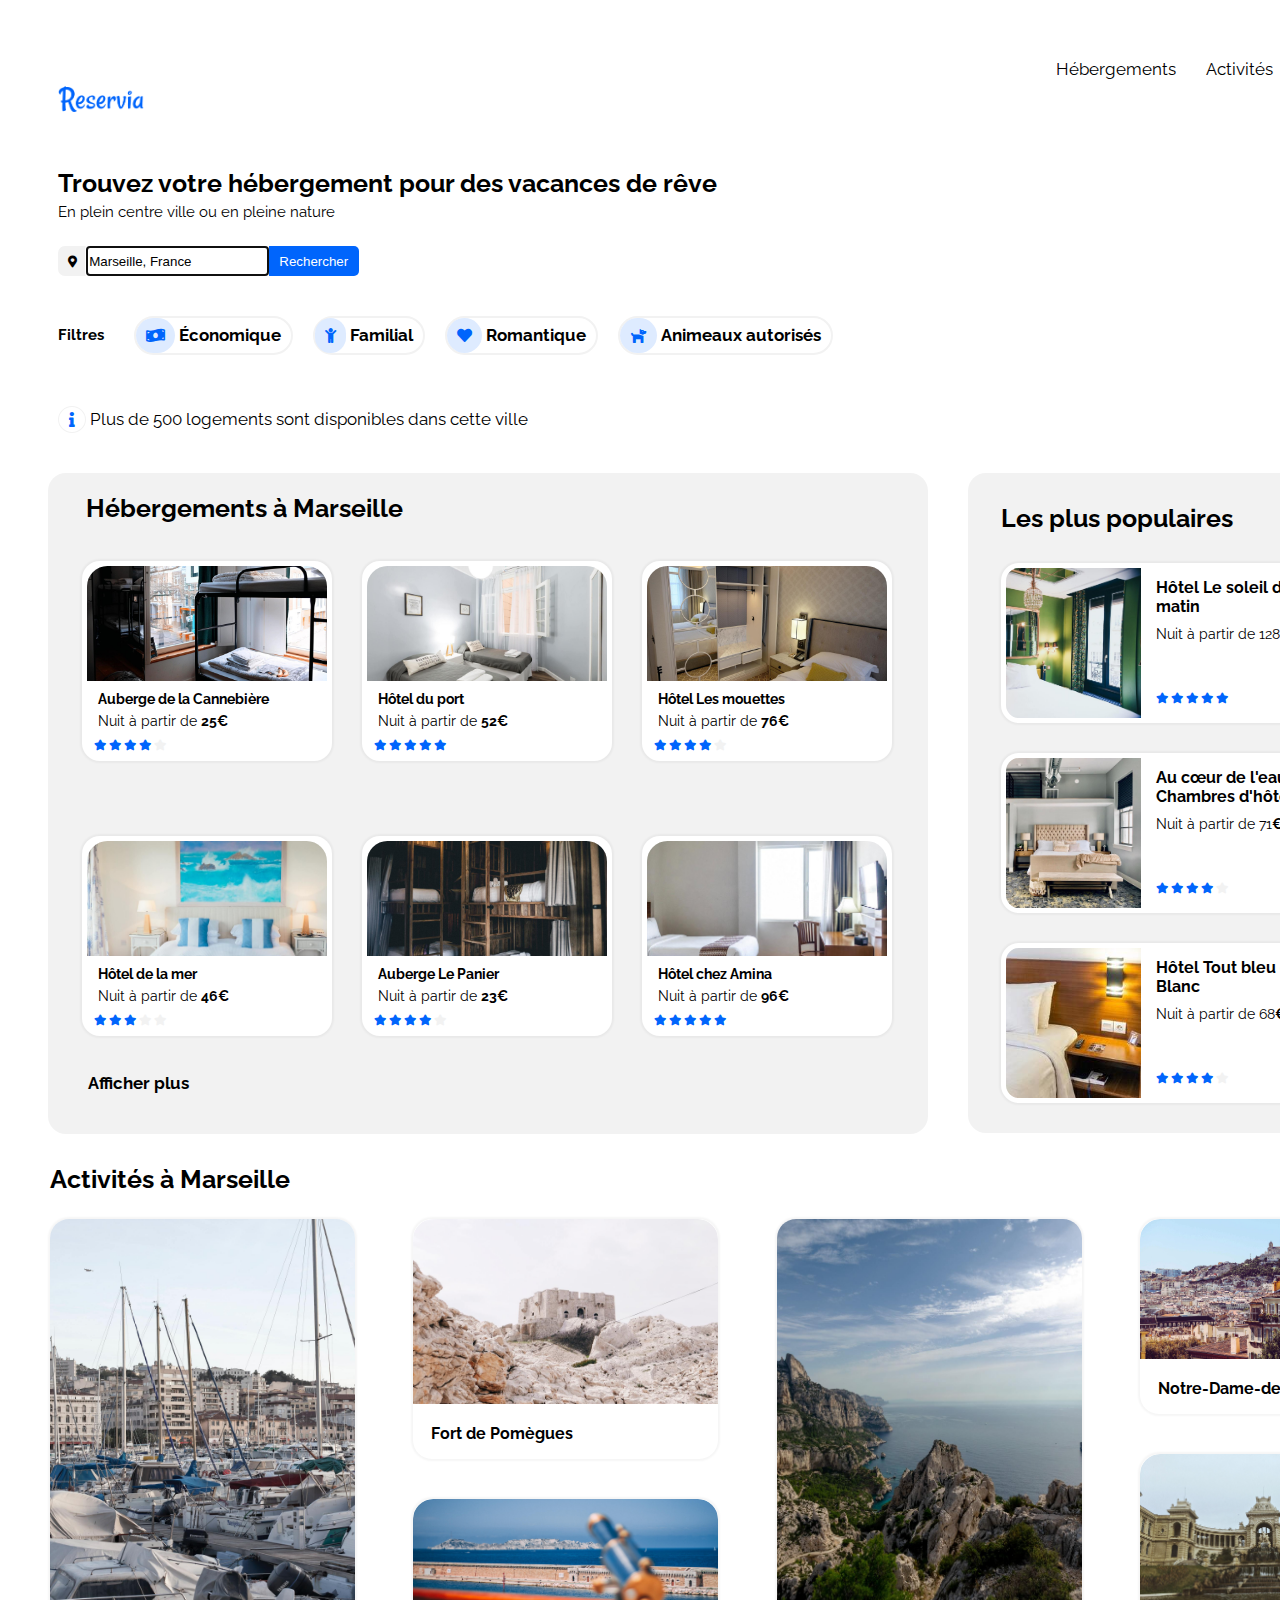
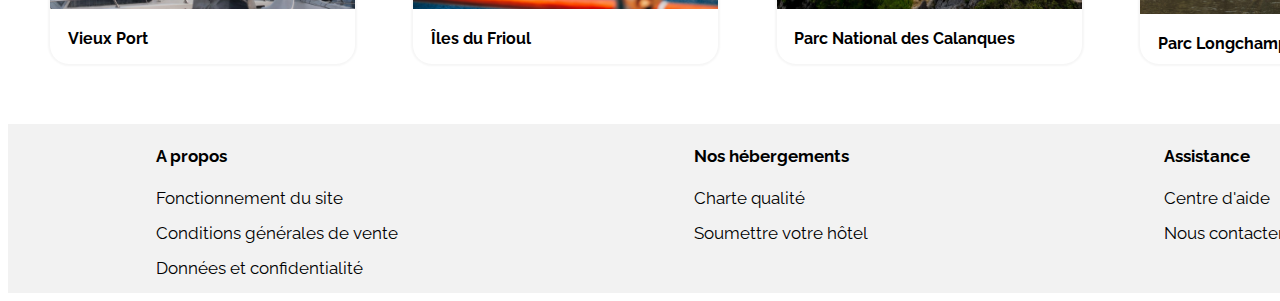
==== index.html @ ce387a94 "Rename reservia.html to index.html" ====
<!DOCTYPE html>
<html lang="fr">
    <head>
        <meta charset="utf-8" />
        <meta name="viewport" content="width=device-width" />
        <link rel="stylesheet" href="reservia.css" />
        <link href="Fontawesome/css/all.css" rel="stylesheet">
        <title>Reservia</title>
    </head>

    <body>
        <nav id="tete">    
            <a class="heberg" href="#hebergements">Hébergements</a>
            <a class="activites" href="#activity">Activités</a>
            <a class="inscription" href="inscription.html">S'inscrire</a>
        </nav>
        <header>
            <img src="images/logo/Reservia@3x.png" alt="Reservia" title="Reservia vos vacances de rêve" id="logo" />
            <h1>Trouvez votre hébergement pour des vacances de rêve</h1>
            <div class="soustitre">
            En plein centre ville ou en pleine nature
            </div>
        </header>
        <form method="post" action="traitement.php">
            <fieldset>
                <div id="search-block">
                    <label for="search"><i class="fas fa-map-marker-alt icone"></i></label> <input type="search" name="search-bar" id="search" placeholder="Marseille, France" maxlength="20" size="20" autofocus required />
                    <input type="submit" value="Rechercher" id="bouton" />
                    <input type="submit" value="fas fa-search" id="bouton-2" /><i class="fas fa-search xlhidden"></i>
                </div>
            </fieldset>
        </form>
        <div class="filter-bloc">
            <div id="filter">
                <div class="filtres">
                    Filtres
                </div>
                <div class="eco">
                    <i id="money" class="fas fa-money-bill-wave"></i>
                    <a class="connex" href="eco.html">Économique</a>
                </div>
                <div class="family">
                    <i id="child" class="fas fa-child"></i>
                    <a class="connex" href="family.html">Familial</a>
                </div>
                <div class="romance">
                    <i id="heart" class="fas fa-heart"></i>
                    <a class="connex" href="roman.html">Romantique</a>
                </div>
                <div class="animals">
                    <i id="dog" class="fas fa-dog"></i>
                    <a class="connex" href="anim.html">Animeaux autorisés</a>
                </div>
            </div>
            <div id="bulle">
                    <i id="inf" class="fas fa-info"></i>
                    <a>Plus de 500 logements sont disponibles dans cette ville</a>
            </div>
        </div>
        <section id="corps">
            <article class="h-marseille">
                <h2>Hébergements à Marseille</h2>
                <div id="heberg-body">
                    <div class="a-canne">
                        <figure>
                            <a href="a-Canne.html"><img src="images/hebergements/3_medium/A-Canne.jpg" alt="Auberge de la Cannebière"></a>
                        </figure>
                        <span>Auberge de la Cannebière</span>
                        <p>Nuit à partir de <strong>25€</strong></p>
                        <div class="stars">
                            <i class="fas fa-star"></i>
                            <i class="fas fa-star"></i>
                            <i class="fas fa-star"></i>
                            <i class="fas fa-star"></i>
                            <i class="fas fa-star grey"></i>
                        </div>
                    </div>
                    <div class="h-mer">
                        <figure>
                            <a href="h-mer.html"><img src="images/hebergements/3_medium/H-Mer.jpg" alt="Hôtel de la mer"></a>
                        </figure>
                        <span>Hôtel de la mer</span>
                        <p>Nuit à partir de <strong>46€</strong></p>
                        <div class="stars">
                            <i class="fas fa-star"></i>
                            <i class="fas fa-star"></i>
                            <i class="fas fa-star"></i>
                            <i class="fas fa-star grey"></i>
                            <i class="fas fa-star grey"></i>
                        </div>
                    </div>
                    <div class="h-port">
                        <figure>
                            <a href="h-port.html"><img src="images/hebergements/3_medium/H-Port.jpg" alt="Hôtel du port"></a>
                        </figure>
                        <span>Hôtel du port</span>
                        <p>Nuit à partir de <strong>52€</strong></p>
                        <div class="stars">
                            <i class="fas fa-star"></i>
                            <i class="fas fa-star"></i>
                            <i class="fas fa-star"></i>
                            <i class="fas fa-star"></i>
                            <i class="fas fa-star"></i>
                        </div>
                    </div>
                    <div class="a-panier">
                        <figure>
                            <a href="a-panier.html"><img src="images/hebergements/3_medium/A-Panier.jpg" alt="Auberge Le Panier"></a>
                        </figure>
                        <span>Auberge Le Panier</span>
                        <p>Nuit à partir de <strong>23€</strong></p>
                        <div class="stars">
                            <i class="fas fa-star"></i>
                            <i class="fas fa-star"></i>
                            <i class="fas fa-star"></i>
                            <i class="fas fa-star"></i>
                            <i class="fas fa-star grey"></i>
                        </div>
                    </div>
                    <div class="h-mouettes">
                        <figure>
                            <a href="h-mouettes.html"><img src="images/hebergements/3_medium/H-Mouettes.jpg" alt="Hôtel Les mouettes"></a>
                        </figure>
                        <span>Hôtel Les mouettes</span>
                        <p>Nuit à partir de <strong>76€</strong></p>
                        <div class="stars">
                            <i class="fas fa-star"></i>
                            <i class="fas fa-star"></i>
                            <i class="fas fa-star"></i>
                            <i class="fas fa-star"></i>
                            <i class="fas fa-star grey"></i>
                        </div>
                    </div>
                    <div class="h-amina">
                        <figure>
                            <a href="H-Amina.html"><img src="images/hebergements/3_medium/H-Amina.jpg" alt="Hôtel chez Amina"></a>
                        </figure>
                        <span>Hôtel chez Amina</span>
                        <p>Nuit à partir de <strong>96€</strong></p>
                        <div class="stars">
                            <i class="fas fa-star"></i>
                            <i class="fas fa-star"></i>
                            <i class="fas fa-star"></i>
                            <i class="fas fa-star"></i>
                            <i class="fas fa-star"></i>
                        </div>
                    </div>
                </div>
                    <div class="afficher">
                        <a href="view-more.html">Afficher plus</a>
                    </div>
            </article>
            <article id="corps-2">
                <div id="popular">
                    <div class="top">
                        <h3>Les plus populaires</h3>
                        <a href="plus-popu.html"><i class="fas fa-chart-line"></i></a>
                    </div>
                    <div class="h-soleil">
                        <p class="h-link">
                            <a href="h-soleil.html">Hôtel Le soleil du matin</a>
                        </p>
                        <p>
                            Nuit à partir de 128<strong>€</strong>
                        </p>
                        <div class="stars-1">                    
                            <i class="fas fa-star"></i>
                            <i class="fas fa-star"></i>
                            <i class="fas fa-star"></i>
                            <i class="fas fa-star"></i>
                            <i class="fas fa-star"></i>
                        </div>
                    </div>
                    <div class="coeur-eau">
                        <p class="h-link">
                            <a href="coeur-eau.html">Au cœur de l'eau Chambres d'hôtes</a>
                        </p>
                        <p>
                            Nuit à partir de 71<strong>€</strong>
                        </p>
                        <div class="stars-1">
                            <i class="fas fa-star"></i>
                            <i class="fas fa-star"></i>
                            <i class="fas fa-star"></i>
                            <i class="fas fa-star"></i>
                            <i class="fas fa-star grey"></i>
                        </div>
                    </div>
                    <div class="h-blanc">
                        <p class="h-link">
                            <a href="h-blanc.html">Hôtel Tout bleu et Blanc</a>
                        </p>
                        <p>
                            Nuit à partir de 68<strong>€</strong>
                        </p>
                        <div class="stars-1">
                            <i class="fas fa-star"></i>
                            <i class="fas fa-star"></i>
                            <i class="fas fa-star"></i>
                            <i class="fas fa-star"></i>
                            <i class="fas fa-star grey"></i>
                        </div>
                    </div>
                </div>
            </article>
        </section>
        <section id="activity">
            <h3>Activités à Marseille</h3>
            <div class="v-port">
                <a href="vport.html"><img src="images/activites/2_large/VieuxPort.jpg" alt="Vieux Port" /></a>
                <p>Vieux Port</p>
            </div>
            <div class="fort-pom">
                <a href="fortpom.html"><img src="images/activites/2_large/FortPom.jpg" alt="Fort de Pomègues" /></a>
                <p>Fort de Pomègues</p>
            </div>
            <div class="iles-frioul">
                <a href="ilesfrioul.html"><img src="images/activites/2_large/IlesFrioul.jpg" alt="Îles du Frioul" /></a>
                <p>Îles du Frioul</p>
            </div>
            <div class="parc-calan">
                <a href="parccalan.html"><img src="images/activites/2_large/ParcCalanques.jpg" alt="Parc National des Calanques" /></a>
                <p>Parc National des Calanques</p>
            </div>
            <div class="notre-dame">
                <a href="notredame.html"><img src="images/activites/2_large/NotreDame.jpg" alt="Notre-Dame-de-la-Garde" /></a>
                <p>Notre-Dame-de-la-Garde</p>
            </div>
            <div class="parc-long">
                <a href="parclong.html"><img src="images/activites/2_large/ParcLong.jpg" alt="Parc Longchamp" /></a>
                <p>Parc Longchamp</p>
            </div>
        </section>
        <footer>
            <div id="foot">
                <div class="propos">
                <h4><strong>A propos</strong></h4>
                    <p><a class="connex" href="fctsite.html">Fonctionnement du site</a></p>
                    <p><a class="connex" href="Cdtvente.html">Conditions générales de vente</a></p>
                    <p><a class="connex" href="confid.html">Données et confidentialité</a></p>
                </div>
                <div class="heberg-foot">
                <h4><strong>Nos hébergements</strong></h4>
                    <p><a class="connex" href="charte.html">Charte qualité</a></p>
                    <p><a class="connex" href="hotel.html">Soumettre votre hôtel</a></p>
                </div>
                <div class="assist">
                <h4><strong>Assistance</strong></h4>
                    <p><a class="connex" href="help.html">Centre d'aide</a></p>
                    <p><a class="connex" href="contact.html">Nous contacter</a></p>
                </div>
            </div>
        </footer>
    </body>
</html>
---- reservia.css ----
@font-face {
    font-family: Raleway;
    src: url("Font/Raleway-Regular.ttf");
    font-weight: normal;
    font-style: normal;
}
@font-face {
    font-family: Raleway;
    src: url("Font/Raleway-Bold.ttf");
    font-weight: bold;
    font-style: normal;
}
html {
    font-size: 15px;
    font-family: 'Raleway';
    font-weight: normal;
    width: 1440px;
    margin: auto;
}
#tete {
    display: flex;
    flex-wrap: wrap;
    justify-content: flex-end;
    align-items: flex-end;
    margin-right: 45px;
}
header {
    margin-left: 50px;
}
.heberg {
    margin-right: 30px;
    text-decoration: none;
    color: black;
    padding-top: 50px;
    border-top: solid 1px transparent;
}
.activites {
    margin-right: 30px;
    text-decoration: none;
    color: black;
    padding-top: 50px;
    border-top: solid 1px transparent;
}
.inscription {
    margin-right: 10px;
    text-decoration: none;
    color: #0065FC;
    font-weight: bold;
    padding-top: 50px;
    border-top: solid 1px transparent;
}
.heberg:hover {
    text-decoration: none;
    color: #0065FC;
    border-top: solid 1px #0065FC;
}
.activites:hover {
    text-decoration: none;
    color: #0065FC;
    border-top: solid 1px #0065FC;
}
.inscription:hover {
    text-decoration: none;
    color: #0065FC;
    border-top: solid 1px #0065FC;
}
#logo {
    background-image: url("Reservia@3x.png");
    background-attachment: fixed;
    background-repeat: no-repeat;
    height: 40px;
}
h1 {
    font-size: 25px;
    margin-top: 45px;
    margin-bottom: 5px;
    font-weight: bold;
}
.soustitre {
    margin-top: 0px;
}
form {
    margin-left: 37px;
    margin-top: 20px;
    margin-bottom: 30px;
}
#search-block {
    display: flex;
    flex-wrap: wrap;
    justify-content: flex-start;
    font-size: 1rem;
    font-weight: bold;
    height: 30px;
}
#search {
    border-color: #F2F2F2;
    border-width: 1px;
    border-style: solid;
}
::placeholder {
    color: black;
    opacity: 100%;
}
.icone {
    background-color:#F2F2F2;
    font-size: 12px;
    padding: 9px 6px 0 7px;
    width: auto;
    height: auto;
    border-width: 0;
}
label {
    font-weight: normal;
    background-color: #F2F2F2;
    padding: 1px 3px 0 3px;
    border-radius: 7px 0 0 7px;
}
#bouton {
    background-color: #0065FC;
    color: white;
    border-radius: 0px 5px 5px 0px;
    border-width: 0;
    margin-left: -0.5px;
    width: 90px;
}
#bouton-2 {
    display: none;
}
.xlhidden {
    display: none !important;
}
fieldset {
    border: 0px;
}
.filter-bloc {
    margin-left: 50px;
}
#filter {
    display: flex;
    flex-wrap: wrap;
    justify-content: flex-start;
    font-size: 1rem;
    font-weight: bold;
}
.filtres {
    padding-top: 10px;
    margin-right: 10px;
}
.eco {
    border-color: #F2F2F2;
    border-width: 2px;
    border-style: solid;
    border-radius: 30px;
    margin-left: 20px;
    margin-right: 20px;
    margin-bottom: 11px;
    padding: 0 10px 0 0;
}
#money {
    background-color:#DEEBFF;
    padding: 10px 10px 10px 10px;
    color: #0065FC;
    border-width: 0;
    border-style: solid;
    border-radius: 30px;
    font-size: 15px;
}
.family {
    border-color: #F2F2F2;
    border-width: 2px;
    border-style: solid;
    border-radius: 30px;
    margin-right: 20px;
    margin-bottom: 11px;
    padding: 0 10px 0 0;
}
#child {
    background-color:#DEEBFF;
    padding: 10px 10px 10px 10px;
    color: #0065FC;
    border-width: 0;
    border-style: solid;
    border-radius: 30px;
    font-size: 15px;
}
.romance {
    border-color: #F2F2F2;
    border-width: 2px;
    border-style: solid;
    border-radius: 30px;
    margin-right: 20px;
    margin-bottom: 11px;
    padding: 0 10px 0 0;
}
#heart {
    background-color:#DEEBFF;
    padding: 10px 10px 10px 10px;
    color: #0065FC;
    border-width: 0;
    border-style: solid;
    border-radius: 30px;
    font-size: 15px;
}
.animals {
    border-color: #F2F2F2;
    border-width: 2px;
    border-style: solid;
    border-radius: 30px;
    margin-right: 20px;
    margin-bottom: 11px;
    padding: 0 10px 0 0;
}
#dog {
    background-color:#DEEBFF;
    padding: 10px 10px 10px 10px;
    color: #0065FC;
    border-width: 0;
    border-style: solid;
    border-radius: 30px;
    font-size: 15px;
}
.connex {
    text-decoration: none;
    color: black;
}
.connex:hover {
    text-decoration: underline;
    color: #0065FC;
}
#inf {
    padding: 5px 10px 5px 10px;
    color: #0065FC;
    border-color: #F2F2F2;
    border-width: 1px;
    border-style: solid;
    border-radius: 100%;
    font-size: 15px;
}
#bulle {
    margin-top: 40px;
    margin-bottom: 40px;
}
#corps {
    width: 1400px;
    height: 661px;
    display: inline-flex;
    margin-left: 40px;
}
.h-marseille {
    background-color: #F2F2F2;
    width: 880px;
    margin: 0;
    display: inline-block;
    border-radius: 1.2em;
}
#heberg-body {
    height: 550px;
    width: 880px;
    display: flex;
    flex-flow: column wrap;
    justify-content: space-around;
    align-content: center;
    margin: auto auto 35px auto;
}
figure {
    margin: 0;
}
a {
    font-size: 17px;
    margin: 0;
    position: relative;
}
.h-marseille h2 {
    display: inline-block;
    height: 30px;
    width: 100%;
    font-size: 25px;
    font-weight: bold;
    margin-left: 1.5em;
    margin-bottom: 0;
}
#heberg i {
    font-size: 10px;
}
.stars {
    margin: 0 0 0 1.1em;
    color: #0065FC;
    font-size: 11px;
    margin-top: 5px;
}
.grey {
    color: #F2F2F2;
}
.a-canne {
    height: 200px;
    width: 250px;
    background-color: white;
    overflow: hidden;
    box-shadow: 0px 0px 2px 2px rgba(0,0,0,0.04);
    border-radius: 1.2em;
    margin-right: 30px;
    margin-left: 1.9em;
}
.a-canne img {
    height: 115px;
    width: 240px;
    top: 5px;
    left: 5px;
    bottom: 10px;
    margin-bottom: 10px;
    object-fit: cover;
    position: relative;
    border-top-left-radius: 1.2em;
    border-top-right-radius: 1.2em;
}
.a-canne p {
    margin: 0 0 0 1.1em;
    font-weight: normal;
    font-size: 14px;
    color: black;
    padding-top: 5px;
    padding-bottom: 5px;
}
.a-canne span {
    margin: 0 0 0 1.1em;
    font-size: 14px;
    font-weight: bold;
    color: black;
}
.h-mer {
    height: 200px;
    width: 250px;
    background-color: white;
    overflow: hidden;
    box-shadow: 0px 0px 2px 2px rgba(0,0,0,0.04);
    border-radius: 1.2em;
    margin-right: 30px;
    margin-left: 1.9em;
}
.h-mer img {
    height: 115px;
    width: 240px;
    top: 5px;
    left: 5px;
    bottom: 10px;
    margin-bottom: 10px;
    object-fit: cover;
    position: relative;
    border-top-left-radius: 1.2em;
    border-top-right-radius: 1.2em;
}
.h-mer p {
    margin: 0 0 0 1.1em;
    font-weight: normal;
    font-size: 14px;
    color: black;
    padding-top: 5px;
    padding-bottom: 5px;
}
.h-mer span {
    margin: 0 0 0 1.1em;
    font-size: 14px;
    font-weight: bold;
    color: black;
}
.h-port {
    height: 200px;
    width: 250px;
    background-color: white;
    overflow: hidden;
    box-shadow: 0px 0px 2px 2px rgba(0,0,0,0.04);
    border-radius: 1.2em;
    margin-right: 30px;
}
.h-port img {
    height: 115px;
    width: 240px;
    top: 5px;
    left: 5px;
    bottom: 10px;
    margin-bottom: 10px;
    object-fit: cover;
    position: relative;
    border-top-left-radius: 1.2em;
    border-top-right-radius: 1.2em;
}
.h-port p {
    margin: 0 0 0 1.1em;
    font-weight: normal;
    font-size: 14px;
    color: black;
    padding-top: 5px;
    padding-bottom: 5px;
}
.h-port span {
    margin: 0 0 0 1.1em;
    font-size: 14px;
    font-weight: bold;
    color: black;
}
.a-panier {
    height: 200px;
    width: 250px;
    background-color: white;
    overflow: hidden;
    box-shadow: 0px 0px 2px 2px rgba(0,0,0,0.04);
    border-radius: 1.2em;
    margin-right: 30px;
}
.a-panier img {
    height: 115px;
    width: 240px;
    top: 5px;
    left: 5px;
    bottom: 10px;
    margin-bottom: 10px;
    object-fit: cover;
    position: relative;
    border-top-left-radius: 1.2em;
    border-top-right-radius: 1.2em;
}
.a-panier p {
    margin: 0 0 0 1.1em;
    font-weight: normal;
    font-size: 14px;
    color: black;
    padding-top: 5px;
    padding-bottom: 5px;
}
.a-panier span {
    margin: 0 0 0 1.1em;
    font-size: 14px;
    font-weight: bold;
    color: black;
}
.h-mouettes {
    height: 200px;
    width: 250px;
    background-color: white;
    overflow: hidden;
    box-shadow: 0px 0px 2px 2px rgba(0,0,0,0.04);
    border-radius: 1.2em;
    margin-right: 30px;
}
.h-mouettes img {
    height: 115px;
    width: 240px;
    top: 5px;
    left: 5px;
    bottom: 10px;
    margin-bottom: 10px;
    object-fit: cover;
    position: relative;
    border-top-left-radius: 1.2em;
    border-top-right-radius: 1.2em;
}
.h-mouettes p {
    margin: 0 0 0 1.1em;
    font-weight: normal;
    font-size: 14px;
    color: black;
    padding-top: 5px;
    padding-bottom: 5px;
}
.h-mouettes span {
    margin: 0 0 0 1.1em;
    font-size: 14px;
    font-weight: bold;
    color: black;
}
.h-amina {
    height: 200px;
    width: 250px;
    background-color: white;
    overflow: hidden;
    box-shadow: 0px 0px 2px 2px rgba(0,0,0,0.04);
    border-radius: 1.2em;
    margin-right: 30px;
}
.h-amina img {
    height: 115px;
    width: 240px;
    top: 5px;
    left: 5px;
    bottom: 10px;
    margin-bottom: 10px;
    object-fit: cover;
    position: relative;
    border-top-left-radius: 1.2em;
    border-top-right-radius: 1.2em;
}
.h-amina p {
    margin: 0 0 0 1.1em;
    font-weight: normal;
    font-size: 14px;
    color: black;
    padding-top: 5px;
    padding-bottom: 5px;
}
.h-amina span {
    margin: 0 0 0 1.1em;
    font-size: 14px;
    font-weight: bold;
    color: black;
}
.afficher a {
    left: 40px;
    bottom: 35px;
    text-decoration: none;
    color: black;
    font-weight: bold;
}
.afficher a:hover {
    text-decoration: underline;
    color: #0065FC;
    font-weight: bold;
}
strong {
    font-weight: bold;
}
#corps-2 {
    margin-left: 40px;
    margin-right: 0px;
}
#popular {
    background-color: #F2F2F2;
    width: 420px;
    margin: auto;
    border-radius: 1.2em;
    display: flex;
    flex-flow: column wrap;
    justify-content: center;
    align-content: space-around;
}
#popular p {
    width: 150px;
    padding-left: 150px;
    padding-top: 10px;
    font-size: 14px;
    margin: 0px;
}
.top {
    height: 90px;
}
.top h3 {
    float: left;
    width: 320px;
    margin-top: 30px;
    margin-bottom: 20px;
    font-size: 25px;
    font-weight: bold;
}
.top i {
    color: black;
    font-size: 22px;
    margin-top: 35px;
    margin-bottom: 45px;
}
.h-link a {
    font-size: 16px;
    font-weight: bold;
    color: black;
    text-decoration: none;
    padding-top: 15px;
}
.h-link {
    margin-bottom: 5px;
}
.h-soleil {
    height: 150px;
    width: 345px;
    background-color: white;
    overflow: hidden;
    border: 5px solid #FFFFFF;
    box-shadow: 0px 0px 2px 2px rgba(0,0,0,0.04);
    border-radius: 1.2em;
    margin-bottom: 30px;
    background-image: url(images/hebergements/3_medium/H-Soleil.jpg);
    background-size: contain;
    background-position: -90px 0;
    background-repeat: no-repeat;
}
.coeur-eau {
    height: 150px;
    width: 345px;
    background-color: white;
    overflow: hidden;
    border: 5px solid #FFFFFF;
    box-shadow: 0px 0px 2px 2px rgba(0,0,0,0.04);
    border-radius: 1.2em;
    margin-bottom: 30px;
    background-image: url(images/hebergements/3_medium/Coeur-Eau.jpg);
    background-size: contain;
    background-position: -65px 0;
    background-repeat: no-repeat;
}
.h-blanc {
    height: 150px;
    width: 345px;
    background-color: white;
    overflow: hidden;
    border: 5px solid #FFFFFF;
    box-shadow: 0px 0px 2px 2px rgba(0,0,0,0.04);
    border-radius: 1.2em;
    margin-bottom: 30px;
    background-image: url(images/hebergements/4_small/H-Blanc.jpg);
    background-size: cover;
    background-position: -210px -250px;
    background-repeat: no-repeat;
}
.stars-1 {
    margin: 0 0 0 1.1em;
    color: #0065FC;
    padding-left: 150px;
    padding-top: 50px;
    margin: 0;
    font-size: 11px;
}
#activity {
    height: 530px;
    width: 1340px;
    display: flex;
    flex-flow: column wrap;
    justify-content: flex-end;
    align-content: space-between;
    margin: auto;
    font-size: 16px;
    font-weight: bold;
}
#activity h3 {
    font-size: 25px;
    display: inline-block;
    font-weight: bold;
    margin-bottom: 25px;
}
.v-port {
    height: 445px;
    width: 305px;
    overflow: hidden;
    box-shadow: 0px 0px 2px 2px rgba(0,0,0,0.04);
    border-radius: 1.2em;
}
.v-port p {
    margin-left: 1.1em;
    font-weight: bold;
    color: black;
}
.v-port img {
    height: 390px;
    left: -130px;
    position: relative;
    object-fit: cover;
    border-top-left-radius: 1.2em;
    border-top-right-radius: 1.2em;
}
.fort-pom {
    height: 240px;
    width: 305px;
    margin-bottom: 40px;
    overflow: hidden;
    box-shadow: 0px 0px 2px 2px rgba(0,0,0,0.04);
    border-radius: 1.2em;
}
.fort-pom p {
    margin-left: 1.1em;
    font-weight: bold;
    color: black;
}
.fort-pom img {
    height: 185px;
    width: 305px;
    position: relative;
    object-fit: cover;
    border-top-left-radius: 1.2em;
    border-top-right-radius: 1.2em;
}
.iles-frioul {
    height: 165px;
    width: 305px;
    overflow:hidden;
    box-shadow: 0px 0px 2px 2px rgba(0,0,0,0.04);
    border-radius: 1.2em;
}
.iles-frioul p {
    margin-left: 1.1em;
    font-weight: bold;
    color: black;
}
.iles-frioul img {
    height: 110px;
    width: 305px;
    left: 0px;
    position: relative;
    object-fit: cover;
    border-top-left-radius: 1.2em;
    border-top-right-radius: 1.2em;
}
.parc-calan {
    height: 445px;
    width: 305px;
    overflow:hidden;
    box-shadow: 0px 0px 2px 2px rgba(0,0,0,0.04);
    border-radius: 1.2em;
}
.parc-calan p {
    margin-left: 1.1em;
    font-weight: bold;
    color: black;
}
.parc-calan img {
    height: 390px;
    left: -130px;
    position: relative;
    object-fit: cover;
    border-top-left-radius: 1.2em;
    border-top-right-radius: 1.2em;
}
.notre-dame {
    height: 195px;
    width: 250px;
    margin-bottom: 40px;
    overflow:hidden;
    box-shadow: 0px 0px 2px 2px rgba(0,0,0,0.04);
    border-radius: 1.2em;
}
.notre-dame p {
    margin-left: 1.1em;
    font-weight: bold;
    color: black;
}
.notre-dame img {
    height: 140px;
    width: 250px;
    left: 0px;
    position: relative;
    object-fit: cover;
    border-top-left-radius: 1.2em;
    border-top-right-radius: 1.2em;
}
.parc-long {
    height: 210px;
    width: 250px;
    overflow:hidden;
    box-shadow: 0px 0px 2px 2px rgba(0,0,0,0.04);
    border-radius: 1.2em;
}
.parc-long p {
    margin-left: 1.1em;
    font-weight: bold;
    color: black;
}
.parc-long img {
    height: 160px;
    width: 250px;
    position: relative;
    object-fit: cover;
    border-top-left-radius: 1.2em;
    border-top-right-radius: 1.2em;
}
#foot {
    display: flex;
    flex-wrap: wrap;
    justify-content: space-around;
    background-color: #f2f2f2;
    margin-top: 60px;
}
#foot h4 {
    font-size: 1.1em;
    font-weight: bold;
}
.connex {
    text-decoration: none;
    color: black;
}
.connex:hover {
    text-decoration: underline;
    color: #0065FC;
}
@media all and (max-device-width: 1024px) {
    html {
        width: 375px;
        margin: auto;
    }
    #tete {
        display: flex;
        flex-direction: column;
        flex-wrap: wrap-reverse;
        justify-content: flex-end;
        align-items: center;
        height: 100px;
        margin: auto;
    }
    .heberg {
        width: 49%;
        text-align: center;
        padding-top: 20px;
        margin: 0;
        text-decoration: none;
        color: black;
        border-bottom: solid 1px #F2F2F2;
        order: 3;
        left: 20px;
    }
    .activites {
        width: 49%;
        text-align: center;
        padding-top: 20px;
        margin: 0;
        text-decoration: none;
        color: black;
        border-bottom: solid 1px #F2F2F2;
        order: 2;
        align-self: flex-start;
    }
    .inscription {
        padding-top: 20px;
        padding-left: 100px;
        margin: 0;
        text-decoration: none;
        color: #0065FC;
        font-weight: bold;
        border-bottom: solid 1px transparent;
        order: 1;
        align-self: flex-end;
    }
    .heberg:hover {
        text-decoration: none;
        color: #0065FC;
        border-bottom: solid 1px #0065FC;
        border-top: transparent;
    }
    .activites:hover {
        text-decoration: none;
        color: #0065FC;
        border-bottom: solid 1px #0065FC;
        border-top: transparent;
    }
    .inscription:hover {
        text-decoration: underline;
        color: #0065FC;
        border-top: transparent;
    }
    #logo {
        background-image: url("Reservia@3x.png");
        background-attachment: fixed;
        position: absolute;
        top: 30px;
        background-repeat: no-repeat;
        height: 40px;
    }
    h1 {
        margin-top: 35px;
        margin-bottom: 20px;
        font-weight: bold;
        font-size: 20px;
    }
    .soustitre {
        margin-top: 0px;
        margin-bottom: 30px;
    }
    #bouton {
        display: none;
    }
    .xlhidden {
        display: flex !important;
        justify-content: center;
        align-items: center;
        background-color: #0065FC !important;
        color: white;
        border-radius: 0px 5px 5px 0px;
        border-width: 0;
        margin-left: -0.5px;
        width: 40px;
    }
    fieldset {
        padding: 0 0 0 10px;
    }
    #filter {
        display: flex;
        flex-wrap: wrap;
        justify-content: flex-start;
        font-size: 1rem;
        font-weight: bold;
        width: 350px;
        margin-top: 30px;
    }
    .filtres {
        padding: 0;
        width: 100%;
    }
    .eco {
        width: 150px;
        margin-left: 0;
        margin-top: 10px;
    }
    .family {
        width: 100px;
        align-self: baseline;
        margin-top: 10px;
    }
    .romance {
        width: 140px;
    }
    #bulle {
        width: 330px;
        margin-top: 30px;
    }
    #corps {
        height: 2000px;
        width: 375px;
        display: flex;
        flex-direction: column;
        justify-content: center;
        margin: 0;
    }
    #inf {
        margin-right: 10px;
    }
    .h-marseille {
        height: auto;
        width: 375px;
        display: flex;
        flex-flow: column wrap;
        justify-content: space-around;
        align-content: center;
        margin: 0;
        background-color: transparent;
    }
    #heberg-body {
        margin: auto;
        height: auto;
        width: 375px;
    }
    .h-marseille h2 {
        display: inline-block;
        height: auto;
        width: 100%;
        font-size: 20px;
        font-weight: bold;
        margin: 40px 0 20px 20px;
    }
    .a-canne {
        height: 200px;
        width: 335px;
        background-color: white;
        overflow: hidden;
        box-shadow: 0px 0px 2px 2px rgba(0,0,0,0.04);
        border-radius: 1.2em;
        margin-bottom: 15px;
        order: 1;
    }
    .a-canne img {
        height: 115px;
        width: 325px;
        top: 5px;
        left: 5px;
        bottom: 10px;
        margin-bottom: 10px;
        object-fit: cover;
        position: relative;
        border-top-left-radius: 1.2em;
        border-top-right-radius: 1.2em;
    }
    .a-canne p {
        margin: 0 0 0 1.1em;
        font-weight: normal;
        font-size: 14px;
        color: black;
        padding: 4px 0;
    }
    .a-canne span {
        margin: auto auto auto 1.1em;
        font-weight: bold;
        font-size: 14px;
        color: black;
    }
    .h-mer {
        height: 200px;
        width: 335px;
        background-color: white;
        overflow: hidden;
        box-shadow: 0px 0px 2px 2px rgba(0,0,0,0.04);
        border-radius: 1.2em;
        margin-bottom: 15px;
        order: 4;
    }
    .h-mer img {
        height: 115px;
        width: 325px;
        top: 5px;
        left: 5px;
        bottom: 10px;
        margin-bottom: 10px;
        object-fit: cover;
        position: relative;
        border-top-left-radius: 1.2em;
        border-top-right-radius: 1.2em;
    }
    .h-mer p {
        margin: 0 0 0 1.1em;
        font-weight: normal;
        font-size: 14px;
        color: black;
        padding: 4px 0;
    }
    .h-mer span {
        margin: 0 0 0 1.1em;
        font-weight: bold;
        font-size: 14px;
        color: black;
    }
    .h-port {
        height: 200px;
        width: 335px;
        background-color: white;
        overflow: hidden;
        box-shadow: 0px 0px 2px 2px rgba(0,0,0,0.04);
        border-radius: 1.2em;
        margin-bottom: 15px;
        margin-left: auto;
        order: 2;
    }
    .h-port img {
        height: 115px;
        width: 325px;
        top: 5px;
        left: 5px;
        bottom: 10px;
        margin-bottom: 10px;
        object-fit: cover;
        position: relative;
        border-top-left-radius: 1.2em;
        border-top-right-radius: 1.2em;
    }
    .h-port p {
        margin: 0 0 0 1.1em;
        font-weight: normal;
        font-size: 14px;
        color: black;
        padding: 4px 0;
    }
    .h-port span {
        margin: 0 0 0 1.1em;
        font-weight: bold;
        font-size: 14px;
        color: black;
    }
    .a-panier {
        height: 200px;
        width: 335px;
        background-color: white;
        overflow: hidden;
        box-shadow: 0px 0px 2px 2px rgba(0,0,0,0.04);
        border-radius: 1.2em;
        margin-bottom: 15px;
        margin-left: auto;
        order: 5;
    }
    .a-panier img {
        height: 115px;
        width: 325px;
        top: 5px;
        left: 5px;
        bottom: 10px;
        margin-bottom: 10px;
        object-fit: cover;
        position: relative;
        border-top-left-radius: 1.2em;
        border-top-right-radius: 1.2em;
    }
    .a-panier p {
        margin: 0 0 0 1.1em;
        font-weight: normal;
        font-size: 14px;
        color: black;
        padding: 4px 0;
    }
    .a-panier span {
        margin: 0 0 0 1.1em;
        font-weight: bold;
        font-size: 14px;
        color: black;
    }
    .h-mouettes {
        height: 200px;
        width: 335px;
        background-color: white;
        overflow: hidden;
        box-shadow: 0px 0px 2px 2px rgba(0,0,0,0.04);
        border-radius: 1.2em;
        margin-bottom: 15px;
        margin-left: auto;
        order: 3;
    }
    .h-mouettes img {
        height: 115px;
        width: 325px;
        top: 5px;
        left: 5px;
        bottom: 10px;
        margin-bottom: 10px;
        object-fit: cover;
        position: relative;
        border-top-left-radius: 1.2em;
        border-top-right-radius: 1.2em;
    }
    .h-mouettes p {
        margin: 0 0 0 1.1em;
        font-weight: normal;
        font-size: 14px;
        color: black;
        padding: 4px 0;
    }
    .h-mouettes span {
        margin: 0 0 0 1.1em;
        font-weight: bold;
        font-size: 14px;
        color: black;
    }
    .h-amina {
        height: 200px;
        width: 335px;
        background-color: white;
        overflow: hidden;
        box-shadow: 0px 0px 2px 2px rgba(0,0,0,0.04);
        border-radius: 1.2em;
        margin-bottom: 15px;
        margin-left: auto;
        order: 6;
    }
    .h-amina img {
        height: 115px;
        width: 325px;
        top: 5px;
        left: 5px;
        bottom: 10px;
        margin-bottom: 10px;
        object-fit: cover;
        position: relative;
        border-top-left-radius: 1.2em;
        border-top-right-radius: 1.2em;
    }
    .h-amina p {
        margin: 0 0 0 1.1em;
        font-weight: normal;
        font-size: 14px;
        color: black;
        padding: 4px 0;
    }
    .h-amina span {
        margin: 0 0 0 1.1em;
        font-weight: bold;
        font-size: 14px;
        color: black;
    }
    .afficher {
        display: inline-block;
        margin-top: 30px;
    }
    .afficher a {
        left: 30px;
        bottom: 0;
        top: 0px;
    }
    .stars {
        font-size: 10px;
        margin: 5px 0px 10px 15px;
    }
    #corps-2 {
        margin: auto;
        order: -1;
    }
    #popular {
        width: 375px;
        border-radius: 0;
        margin: auto;
    }
    .top {
        height: 90px;
    }
    .top h3 {
        font-size: 20px;
        width: 305px;
        margin: 40px 0 0 20px;
    }
    .top i {
        margin-top: 45px;
        margin-right: 10px;
    }
    .h-soleil {
        width: 335px;
        margin: 0 0 15px 5px;
    }
    .coeur-eau {
        width: 335px;
        margin: 0 0 15px 5px;
    }
    .h-blanc {
        width: 335px;
        margin: 0 0 15px 5px;
    }
    #activity {
        height: auto;
        width: 375px;
        display: flex;
        flex-flow: column wrap;
        justify-content: space-around;
        align-content: center;
        margin: 0;
    }
    #activity h3 {
        display: inline-block;
        font-weight: bold;
        margin: 70px 0 30px 0;
    }
    .v-port {
        height: 190px;
        width: 335px;
        overflow: hidden;
        box-shadow: 0px 0px 2px 2px rgba(0,0,0,0.04);
        border-radius: 1.2em;
        margin-bottom: 20px;
    }
    .v-port img {
        height: 130px;
        width: 335px;
        left: 0px;
        position: relative;
        object-fit: cover;
        border-top-left-radius: 1.2em;
        border-top-right-radius: 1.2em;
    }
    .fort-pom {
        height: 190px;
        width: 335px;
        margin-bottom: 50px;
        overflow: hidden;
        box-shadow: 0px 0px 2px 2px rgba(0,0,0,0.04);
        border-radius: 1.2em;
        margin-bottom: 20px;
    }
    .fort-pom img {
        height: 130px;
        width: 335px;
        position: relative;
        object-fit: cover;
        border-top-left-radius: 1.2em;
        border-top-right-radius: 1.2em;
    }
    .iles-frioul {
        height: 190px;
        width: 335px;
        overflow:hidden;
        box-shadow: 0px 0px 2px 2px rgba(0,0,0,0.04);
        border-radius: 1.2em;
        margin-bottom: 20px;
    }
    .iles-frioul img{
        height: 130px;
        width: 335px;
        left: 0px;
        position: relative;
        object-fit: cover;
        border-top-left-radius: 1.2em;
        border-top-right-radius: 1.2em;
    }
    .parc-calan {
        height: 190px;
        width: 335px;
        overflow:hidden;
        box-shadow: 0px 0px 2px 2px rgba(0,0,0,0.04);
        border-radius: 1.2em;
        margin-bottom: 20px;
    }
    .parc-calan img {
        height: 130px;
        width: 335px;
        left: 0px;
        position: relative;
        object-fit: cover;
        border-top-left-radius: 1.2em;
        border-top-right-radius: 1.2em;
    }
    .notre-dame {
        height: 190px;
        width: 335px;
        margin-bottom: 0;
        overflow:hidden;
        box-shadow: 0px 0px 2px 2px rgba(0,0,0,0.04);
        border-radius: 1.2em;
        margin-bottom: 20px;
    }
    .notre-dame img {
        height: 130px;
        width: 335px;
        left: 0px;
        position: relative;
        object-fit: cover;
        border-top-left-radius: 1.2em;
        border-top-right-radius: 1.2em;
    }
    .parc-long {
        height: 190px;
        width: 335px;
        overflow:hidden;
        box-shadow: 0px 0px 2px 2px rgba(0,0,0,0.04);
        border-radius: 1.2em;
        margin-bottom: 50px;
    }
    .parc-long img {
        height: 130px;
        width: 335px;
        position: relative;
        object-fit: cover;
        border-top-left-radius: 1.2em;
        border-top-right-radius: 1.2em;
    }
    #foot {
        display: flex;
        flex-flow: column wrap;
        justify-content: flex-start;
        align-items: flex-start;
        margin-top: 0;
    }
    .propos {
        margin-left: 30px;
    }
    .heberg-foot {
        margin-left: 30px;
    }
    .assist {
        margin-left: 30px;
    }
}
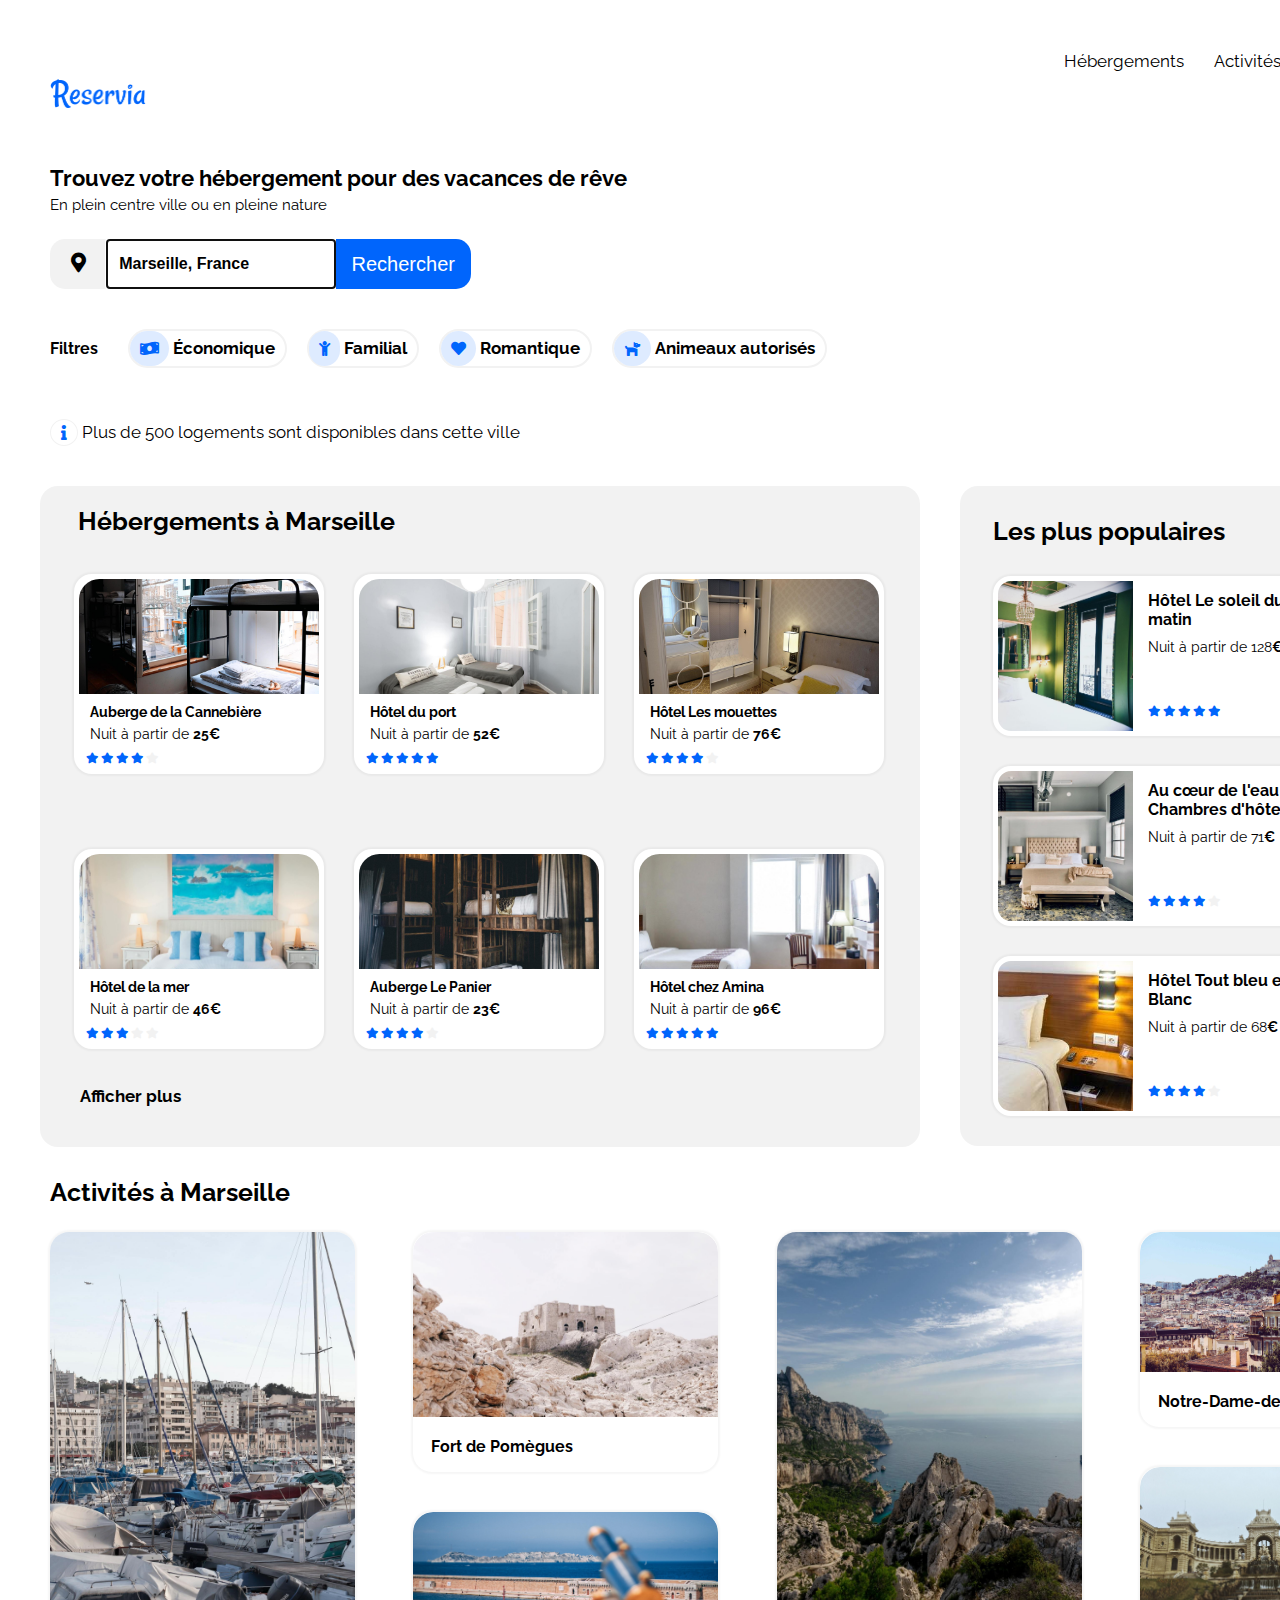
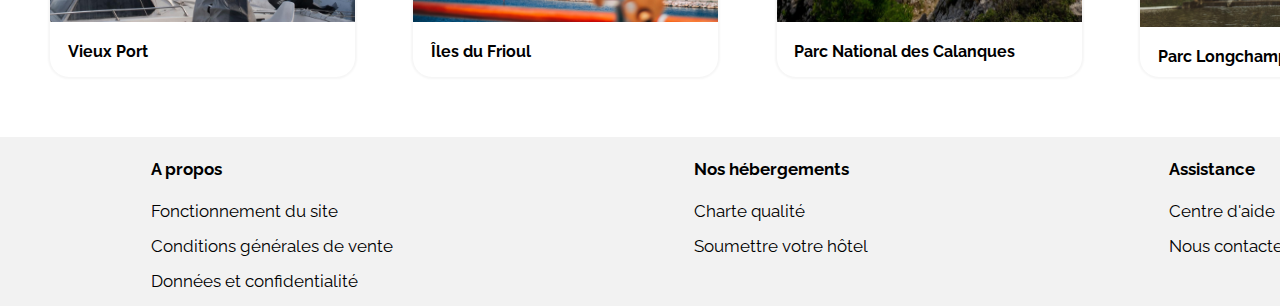
==== commit 4fb04d6f: "GhislainJambert_2_03/03/2021" ====
--- a/index.html
+++ b/index.html
@@ -3,7 +3,7 @@
     <head>
         <meta charset="utf-8" />
         <meta name="viewport" content="width=device-width" />
-        <link rel="stylesheet" href="reservia.css" />
+        <link rel="stylesheet" href="style.css" />
         <link href="Fontawesome/css/all.css" rel="stylesheet">
         <title>Reservia</title>
     </head>
--- a/style.css
+++ b/style.css
@@ -0,0 +1,1352 @@
+@font-face {
+    font-family: Raleway;
+    src: url("Font/Raleway-Regular.ttf");
+    font-weight: normal;
+    font-style: normal;
+}
+@font-face {
+    font-family: Raleway;
+    src: url("Font/Raleway-Bold.ttf");
+    font-weight: bold;
+    font-style: normal;
+}
+body {
+    font-size: 15px;
+    font-family: 'Raleway';
+    font-weight: normal;
+    width: 1440px;
+    margin: auto;
+}
+#tete {
+    display: flex;
+    flex-wrap: wrap;
+    justify-content: flex-end;
+    align-items: flex-end;
+    margin-right: 45px;
+}
+header {
+    margin-left: 50px;
+}
+.heberg {
+    margin-right: 30px;
+    text-decoration: none;
+    color: black;
+    padding-top: 50px;
+    border-top: solid 1px transparent;
+}
+.activites {
+    margin-right: 30px;
+    text-decoration: none;
+    color: black;
+    padding-top: 50px;
+    border-top: solid 1px transparent;
+}
+.inscription {
+    margin-right: 10px;
+    text-decoration: none;
+    color: #0065FC;
+    font-weight: bold;
+    padding-top: 50px;
+    border-top: solid 1px transparent;
+}
+.heberg:hover {
+    text-decoration: none;
+    color: #0065FC;
+    border-top: solid 1px #0065FC;
+}
+.activites:hover {
+    text-decoration: none;
+    color: #0065FC;
+    border-top: solid 1px #0065FC;
+}
+.inscription:hover {
+    text-decoration: none;
+    color: #0065FC;
+    border-top: solid 1px #0065FC;
+}
+#logo {
+    object-fit: cover;
+    height: 45px;
+}
+h1 {
+    font-size: 22px;
+    margin-top: 45px;
+    margin-bottom: 5px;
+    font-weight: bold;
+}
+.soustitre {
+    margin-top: 0px;
+}
+form {
+    margin-left: 37px;
+    margin-top: 20px;
+    margin-bottom: 30px;
+}
+#search-block {
+    display: flex;
+    flex-wrap: wrap;
+    justify-content: flex-start;
+    font-size: 1rem;
+    font-weight: bold;
+    height: 50px;
+}
+#search {
+    width: 230px;
+    border-color: #F2F2F2;
+    border-width: 1px;
+    border-style: solid;
+}
+::placeholder {
+    font-size: 16px;
+    font-weight: bold;
+    padding-left: 10px;
+    color: black;
+    opacity: 100%;
+}
+.icone {
+    text-align: center;
+    padding-top: 13px;
+    font-size: 20px;
+    width: 50px;
+    margin: auto;
+    border-width: 0;
+}
+label {
+    font-weight: normal;
+    background-color: #F2F2F2;
+    padding: 1px 3px 0 3px;
+    border-radius: 15px 0 0 15px;
+}
+#bouton {
+    font-size: 20px;
+    background-color: #0065FC;
+    color: white;
+    border-radius: 0px 15px 15px 0px;
+    border-width: 0;
+    margin-left: -0.5px;
+    width: 135px;
+}
+#bouton-2 {
+    display: none;
+}
+.xlhidden {
+    display: none !important;
+}
+fieldset {
+    border: 0px;
+}
+.filter-bloc {
+    margin-left: 50px;
+}
+#filter {
+    display: flex;
+    flex-wrap: wrap;
+    justify-content: flex-start;
+    font-size: 1rem;
+    font-weight: bold;
+}
+.filtres {
+    padding-top: 10px;
+    margin-right: 10px;
+}
+.eco {
+    border-color: #F2F2F2;
+    border-width: 2px;
+    border-style: solid;
+    border-radius: 30px;
+    margin-left: 20px;
+    margin-right: 20px;
+    margin-bottom: 11px;
+    padding: 0 10px 0 0;
+}
+#money {
+    background-color:#DEEBFF;
+    padding: 10px 10px 10px 10px;
+    color: #0065FC;
+    border-width: 0;
+    border-style: solid;
+    border-radius: 30px;
+    font-size: 15px;
+}
+.family {
+    border-color: #F2F2F2;
+    border-width: 2px;
+    border-style: solid;
+    border-radius: 30px;
+    margin-right: 20px;
+    margin-bottom: 11px;
+    padding: 0 10px 0 0;
+}
+#child {
+    background-color:#DEEBFF;
+    padding: 10px 10px 10px 10px;
+    color: #0065FC;
+    border-width: 0;
+    border-style: solid;
+    border-radius: 30px;
+    font-size: 15px;
+}
+.romance {
+    border-color: #F2F2F2;
+    border-width: 2px;
+    border-style: solid;
+    border-radius: 30px;
+    margin-right: 20px;
+    margin-bottom: 11px;
+    padding: 0 10px 0 0;
+}
+#heart {
+    background-color:#DEEBFF;
+    padding: 10px 10px 10px 10px;
+    color: #0065FC;
+    border-width: 0;
+    border-style: solid;
+    border-radius: 30px;
+    font-size: 15px;
+}
+.animals {
+    border-color: #F2F2F2;
+    border-width: 2px;
+    border-style: solid;
+    border-radius: 30px;
+    margin-right: 20px;
+    margin-bottom: 11px;
+    padding: 0 10px 0 0;
+}
+#dog {
+    background-color:#DEEBFF;
+    padding: 10px 10px 10px 10px;
+    color: #0065FC;
+    border-width: 0;
+    border-style: solid;
+    border-radius: 30px;
+    font-size: 15px;
+}
+.connex {
+    text-decoration: none;
+    color: black;
+}
+.connex:hover {
+    text-decoration: underline;
+    color: #0065FC;
+}
+#inf {
+    padding: 5px 10px 5px 10px;
+    color: #0065FC;
+    border-color: #F2F2F2;
+    border-width: 1px;
+    border-style: solid;
+    border-radius: 100%;
+    font-size: 15px;
+}
+#bulle {
+    margin-top: 40px;
+    margin-bottom: 40px;
+}
+#corps {
+    width: 1400px;
+    height: 661px;
+    display: inline-flex;
+    margin-left: 40px;
+}
+.h-marseille {
+    background-color: #F2F2F2;
+    width: 880px;
+    margin: 0;
+    display: inline-block;
+    border-radius: 1.2em;
+}
+#heberg-body {
+    height: 550px;
+    width: 880px;
+    display: flex;
+    flex-flow: column wrap;
+    justify-content: space-around;
+    align-content: center;
+    margin: auto auto 35px auto;
+}
+figure {
+    margin: 0;
+}
+a {
+    font-size: 17px;
+    margin: 0;
+    position: relative;
+}
+.h-marseille h2 {
+    display: inline-block;
+    height: 30px;
+    width: 100%;
+    font-size: 25px;
+    font-weight: bold;
+    margin-left: 1.5em;
+    margin-bottom: 0;
+}
+#heberg i {
+    font-size: 10px;
+}
+.stars {
+    margin: 0 0 0 1.1em;
+    color: #0065FC;
+    font-size: 11px;
+    margin-top: 5px;
+}
+.grey {
+    color: #F2F2F2;
+}
+.a-canne {
+    height: 200px;
+    width: 250px;
+    background-color: white;
+    overflow: hidden;
+    box-shadow: 0px 0px 2px 2px rgba(0,0,0,0.04);
+    border-radius: 1.2em;
+    margin-right: 30px;
+    margin-left: 1.9em;
+}
+.a-canne img {
+    height: 115px;
+    width: 240px;
+    top: 5px;
+    left: 5px;
+    bottom: 10px;
+    margin-bottom: 10px;
+    object-fit: cover;
+    position: relative;
+    border-top-left-radius: 1.2em;
+    border-top-right-radius: 1.2em;
+}
+.a-canne p {
+    margin: 0 0 0 1.1em;
+    font-weight: normal;
+    font-size: 14px;
+    color: black;
+    padding-top: 5px;
+    padding-bottom: 5px;
+}
+.a-canne span {
+    margin: 0 0 0 1.1em;
+    font-size: 14px;
+    font-weight: bold;
+    color: black;
+}
+.h-mer {
+    height: 200px;
+    width: 250px;
+    background-color: white;
+    overflow: hidden;
+    box-shadow: 0px 0px 2px 2px rgba(0,0,0,0.04);
+    border-radius: 1.2em;
+    margin-right: 30px;
+    margin-left: 1.9em;
+}
+.h-mer img {
+    height: 115px;
+    width: 240px;
+    top: 5px;
+    left: 5px;
+    bottom: 10px;
+    margin-bottom: 10px;
+    object-fit: cover;
+    position: relative;
+    border-top-left-radius: 1.2em;
+    border-top-right-radius: 1.2em;
+}
+.h-mer p {
+    margin: 0 0 0 1.1em;
+    font-weight: normal;
+    font-size: 14px;
+    color: black;
+    padding-top: 5px;
+    padding-bottom: 5px;
+}
+.h-mer span {
+    margin: 0 0 0 1.1em;
+    font-size: 14px;
+    font-weight: bold;
+    color: black;
+}
+.h-port {
+    height: 200px;
+    width: 250px;
+    background-color: white;
+    overflow: hidden;
+    box-shadow: 0px 0px 2px 2px rgba(0,0,0,0.04);
+    border-radius: 1.2em;
+    margin-right: 30px;
+}
+.h-port img {
+    height: 115px;
+    width: 240px;
+    top: 5px;
+    left: 5px;
+    bottom: 10px;
+    margin-bottom: 10px;
+    object-fit: cover;
+    position: relative;
+    border-top-left-radius: 1.2em;
+    border-top-right-radius: 1.2em;
+}
+.h-port p {
+    margin: 0 0 0 1.1em;
+    font-weight: normal;
+    font-size: 14px;
+    color: black;
+    padding-top: 5px;
+    padding-bottom: 5px;
+}
+.h-port span {
+    margin: 0 0 0 1.1em;
+    font-size: 14px;
+    font-weight: bold;
+    color: black;
+}
+.a-panier {
+    height: 200px;
+    width: 250px;
+    background-color: white;
+    overflow: hidden;
+    box-shadow: 0px 0px 2px 2px rgba(0,0,0,0.04);
+    border-radius: 1.2em;
+    margin-right: 30px;
+}
+.a-panier img {
+    height: 115px;
+    width: 240px;
+    top: 5px;
+    left: 5px;
+    bottom: 10px;
+    margin-bottom: 10px;
+    object-fit: cover;
+    position: relative;
+    border-top-left-radius: 1.2em;
+    border-top-right-radius: 1.2em;
+}
+.a-panier p {
+    margin: 0 0 0 1.1em;
+    font-weight: normal;
+    font-size: 14px;
+    color: black;
+    padding-top: 5px;
+    padding-bottom: 5px;
+}
+.a-panier span {
+    margin: 0 0 0 1.1em;
+    font-size: 14px;
+    font-weight: bold;
+    color: black;
+}
+.h-mouettes {
+    height: 200px;
+    width: 250px;
+    background-color: white;
+    overflow: hidden;
+    box-shadow: 0px 0px 2px 2px rgba(0,0,0,0.04);
+    border-radius: 1.2em;
+    margin-right: 30px;
+}
+.h-mouettes img {
+    height: 115px;
+    width: 240px;
+    top: 5px;
+    left: 5px;
+    bottom: 10px;
+    margin-bottom: 10px;
+    object-fit: cover;
+    position: relative;
+    border-top-left-radius: 1.2em;
+    border-top-right-radius: 1.2em;
+}
+.h-mouettes p {
+    margin: 0 0 0 1.1em;
+    font-weight: normal;
+    font-size: 14px;
+    color: black;
+    padding-top: 5px;
+    padding-bottom: 5px;
+}
+.h-mouettes span {
+    margin: 0 0 0 1.1em;
+    font-size: 14px;
+    font-weight: bold;
+    color: black;
+}
+.h-amina {
+    height: 200px;
+    width: 250px;
+    background-color: white;
+    overflow: hidden;
+    box-shadow: 0px 0px 2px 2px rgba(0,0,0,0.04);
+    border-radius: 1.2em;
+    margin-right: 30px;
+}
+.h-amina img {
+    height: 115px;
+    width: 240px;
+    top: 5px;
+    left: 5px;
+    bottom: 10px;
+    margin-bottom: 10px;
+    object-fit: cover;
+    position: relative;
+    border-top-left-radius: 1.2em;
+    border-top-right-radius: 1.2em;
+}
+.h-amina p {
+    margin: 0 0 0 1.1em;
+    font-weight: normal;
+    font-size: 14px;
+    color: black;
+    padding-top: 5px;
+    padding-bottom: 5px;
+}
+.h-amina span {
+    margin: 0 0 0 1.1em;
+    font-size: 14px;
+    font-weight: bold;
+    color: black;
+}
+.afficher a {
+    left: 40px;
+    bottom: 35px;
+    text-decoration: none;
+    color: black;
+    font-weight: bold;
+}
+.afficher a:hover {
+    text-decoration: underline;
+    color: #0065FC;
+    font-weight: bold;
+}
+strong {
+    font-weight: bold;
+}
+#corps-2 {
+    margin-left: 40px;
+    margin-right: 0px;
+}
+#popular {
+    background-color: #F2F2F2;
+    width: 420px;
+    margin: auto;
+    border-radius: 1.2em;
+    display: flex;
+    flex-flow: column wrap;
+    justify-content: center;
+    align-content: space-around;
+}
+#popular p {
+    width: 150px;
+    padding-left: 150px;
+    padding-top: 10px;
+    font-size: 14px;
+    margin: 0px;
+}
+.top {
+    height: 90px;
+}
+.top h3 {
+    float: left;
+    width: 320px;
+    margin-top: 30px;
+    margin-bottom: 20px;
+    font-size: 25px;
+    font-weight: bold;
+}
+.top i {
+    color: black;
+    font-size: 22px;
+    margin-top: 35px;
+    margin-bottom: 45px;
+}
+.h-link a {
+    font-size: 16px;
+    font-weight: bold;
+    color: black;
+    text-decoration: none;
+    padding-top: 15px;
+}
+.h-link {
+    margin-bottom: 5px;
+}
+.h-soleil {
+    height: 150px;
+    width: 345px;
+    background-color: white;
+    overflow: hidden;
+    border: 5px solid #FFFFFF;
+    box-shadow: 0px 0px 2px 2px rgba(0,0,0,0.04);
+    border-radius: 1.2em;
+    margin-bottom: 30px;
+    background-image: url(images/hebergements/3_medium/H-Soleil.jpg);
+    background-size: contain;
+    background-position: -90px 0;
+    background-repeat: no-repeat;
+}
+.coeur-eau {
+    height: 150px;
+    width: 345px;
+    background-color: white;
+    overflow: hidden;
+    border: 5px solid #FFFFFF;
+    box-shadow: 0px 0px 2px 2px rgba(0,0,0,0.04);
+    border-radius: 1.2em;
+    margin-bottom: 30px;
+    background-image: url(images/hebergements/3_medium/Coeur-Eau.jpg);
+    background-size: contain;
+    background-position: -65px 0;
+    background-repeat: no-repeat;
+}
+.h-blanc {
+    height: 150px;
+    width: 345px;
+    background-color: white;
+    overflow: hidden;
+    border: 5px solid #FFFFFF;
+    box-shadow: 0px 0px 2px 2px rgba(0,0,0,0.04);
+    border-radius: 1.2em;
+    margin-bottom: 30px;
+    background-image: url(images/hebergements/4_small/H-Blanc.jpg);
+    background-size: cover;
+    background-position: -210px -250px;
+    background-repeat: no-repeat;
+}
+.stars-1 {
+    margin: 0 0 0 1.1em;
+    color: #0065FC;
+    padding-left: 150px;
+    padding-top: 50px;
+    margin: 0;
+    font-size: 11px;
+}
+#activity {
+    height: 530px;
+    width: 1340px;
+    display: flex;
+    flex-flow: column wrap;
+    justify-content: flex-end;
+    align-content: space-between;
+    margin: auto;
+    font-size: 16px;
+    font-weight: bold;
+}
+#activity h3 {
+    font-size: 25px;
+    display: inline-block;
+    font-weight: bold;
+    margin-bottom: 25px;
+}
+.v-port {
+    height: 445px;
+    width: 305px;
+    overflow: hidden;
+    box-shadow: 0px 0px 2px 2px rgba(0,0,0,0.04);
+    border-radius: 1.2em;
+}
+.v-port p {
+    margin-left: 1.1em;
+    font-weight: bold;
+    color: black;
+}
+.v-port img {
+    height: 390px;
+    left: -130px;
+    position: relative;
+    object-fit: cover;
+    border-top-left-radius: 1.2em;
+    border-top-right-radius: 1.2em;
+}
+.fort-pom {
+    height: 240px;
+    width: 305px;
+    margin-bottom: 40px;
+    overflow: hidden;
+    box-shadow: 0px 0px 2px 2px rgba(0,0,0,0.04);
+    border-radius: 1.2em;
+}
+.fort-pom p {
+    margin-left: 1.1em;
+    font-weight: bold;
+    color: black;
+}
+.fort-pom img {
+    height: 185px;
+    width: 305px;
+    position: relative;
+    object-fit: cover;
+    border-top-left-radius: 1.2em;
+    border-top-right-radius: 1.2em;
+}
+.iles-frioul {
+    height: 165px;
+    width: 305px;
+    overflow:hidden;
+    box-shadow: 0px 0px 2px 2px rgba(0,0,0,0.04);
+    border-radius: 1.2em;
+}
+.iles-frioul p {
+    margin-left: 1.1em;
+    font-weight: bold;
+    color: black;
+}
+.iles-frioul img {
+    height: 110px;
+    width: 305px;
+    left: 0px;
+    position: relative;
+    object-fit: cover;
+    border-top-left-radius: 1.2em;
+    border-top-right-radius: 1.2em;
+}
+.parc-calan {
+    height: 445px;
+    width: 305px;
+    overflow:hidden;
+    box-shadow: 0px 0px 2px 2px rgba(0,0,0,0.04);
+    border-radius: 1.2em;
+}
+.parc-calan p {
+    margin-left: 1.1em;
+    font-weight: bold;
+    color: black;
+}
+.parc-calan img {
+    height: 390px;
+    left: -130px;
+    position: relative;
+    object-fit: cover;
+    border-top-left-radius: 1.2em;
+    border-top-right-radius: 1.2em;
+}
+.notre-dame {
+    height: 195px;
+    width: 250px;
+    margin-bottom: 40px;
+    overflow:hidden;
+    box-shadow: 0px 0px 2px 2px rgba(0,0,0,0.04);
+    border-radius: 1.2em;
+}
+.notre-dame p {
+    margin-left: 1.1em;
+    font-weight: bold;
+    color: black;
+}
+.notre-dame img {
+    height: 140px;
+    width: 250px;
+    left: 0px;
+    position: relative;
+    object-fit: cover;
+    border-top-left-radius: 1.2em;
+    border-top-right-radius: 1.2em;
+}
+.parc-long {
+    height: 210px;
+    width: 250px;
+    overflow:hidden;
+    box-shadow: 0px 0px 2px 2px rgba(0,0,0,0.04);
+    border-radius: 1.2em;
+}
+.parc-long p {
+    margin-left: 1.1em;
+    font-weight: bold;
+    color: black;
+}
+.parc-long img {
+    height: 160px;
+    width: 250px;
+    position: relative;
+    object-fit: cover;
+    border-top-left-radius: 1.2em;
+    border-top-right-radius: 1.2em;
+}
+#foot {
+    display: flex;
+    flex-wrap: wrap;
+    justify-content: space-around;
+    background-color: #f2f2f2;
+    margin-top: 60px;
+}
+#foot h4 {
+    font-size: 1.1em;
+    font-weight: bold;
+}
+.connex {
+    text-decoration: none;
+    color: black;
+}
+.connex:hover {
+    text-decoration: underline;
+    color: #0065FC;
+}
+@media screen and (max-width: 1024px) {
+    body {
+        width: 375px;
+    }
+    #tete {
+        display: flex;
+        flex-direction: column;
+        flex-wrap: wrap-reverse;
+        justify-content: flex-end;
+        align-items: center;
+        height: 100px;
+        margin: auto;
+    }
+    .heberg {
+        width: 49%;
+        top: 15px;
+        text-align: center;
+        padding-top: 20px;
+        margin: 0;
+        text-decoration: none;
+        color: black;
+        border-bottom: solid 1px #F2F2F2;
+        order: 3;
+    }
+    .activites {
+        width: 49%;
+        top: 15px;
+        text-align: center;
+        padding-top: 20px;
+        margin: 0;
+        text-decoration: none;
+        color: black;
+        border-bottom: solid 1px #F2F2F2;
+        order: 2;
+    }
+    .inscription {
+        padding-top: 20px;
+        padding-left: 100px;
+        margin: 0;
+        text-decoration: none;
+        color: #0065FC;
+        font-weight: bold;
+        border-bottom: solid 1px transparent;
+        order: 1;
+        align-self: flex-end;
+    }
+    .heberg:hover {
+        text-decoration: none;
+        color: #0065FC;
+        border-bottom: solid 1px #0065FC;
+        border-top: transparent;
+    }
+    .activites:hover {
+        text-decoration: none;
+        color: #0065FC;
+        border-bottom: solid 1px #0065FC;
+        border-top: transparent;
+    }
+    .inscription:hover {
+        text-decoration: underline;
+        color: #0065FC;
+        border-top: transparent;
+    }
+    header {
+        margin: auto;
+    }
+    #logo {
+        position: relative;
+        bottom: 75px;
+        left: 10px;
+        height: 40px;
+    }
+    h1 {
+        margin-top: 50px;
+        margin-bottom: 20px;
+        padding-left: 10px;
+        font-weight: bold;
+        font-size: 25px;
+    }
+    .soustitre {
+        margin-top: 0px;
+        margin-bottom: 30px;
+        padding-left: 10px;
+    }
+    #bouton {
+        display: none;
+    }
+    form {
+        margin-left: 10px;
+    }
+    .xlhidden {
+        display: flex !important;
+        justify-content: center;
+        align-items: center;
+        background-color: #0065FC !important;
+        color: white;
+        border-radius: 15px 15px 15px 15px;
+        border-width: 0;
+        margin-left: -12px;
+        width: 50px;
+    }
+    fieldset {
+        margin: auto;
+        padding: 0;
+    }
+    .filter-bloc {
+        margin-left: auto;
+        margin-right: auto;
+    }
+    #filter {
+        display: flex;
+        flex-wrap: wrap;
+        justify-content: flex-start;
+        font-size: 1rem;
+        font-weight: bold;
+        width: 350px;
+        margin: auto;
+    }
+    .filtres {
+        padding: 0;
+        width: 100%;
+    }
+    .eco {
+        width: 150px;
+        margin-left: 0;
+        margin-top: 10px;
+    }
+    .family {
+        width: 100px;
+        align-self: baseline;
+        margin-top: 10px;
+    }
+    .romance {
+        width: 140px;
+    }
+    #bulle {
+        width: 330px;
+        padding-left: 10px;
+    }
+    #bulle a {
+        display: inline-block;
+        position: absolute;
+        width: 320px;
+    }
+    #corps {
+        height: 2000px;
+        width: 375px;
+        display: flex;
+        flex-direction: column;
+        justify-content: center;
+        margin: auto;
+    }
+    #inf {
+        margin-right: 10px;
+    }
+    .h-marseille {
+        height: auto;
+        width: 375px;
+        display: flex;
+        flex-flow: column wrap;
+        justify-content: space-around;
+        align-content: center;
+        margin: auto;
+        background-color: transparent;
+    }
+    #heberg-body {
+        margin: auto;
+        height: auto;
+        width: 375px;
+    }
+    .h-marseille h2 {
+        display: inline-block;
+        height: auto;
+        width: auto;
+        font-size: 25px;
+        font-weight: bold;
+        margin: 40px 0 20px 20px;
+    }
+    .a-canne {
+        height: 200px;
+        width: 335px;
+        background-color: white;
+        overflow: hidden;
+        box-shadow: 0px 0px 2px 2px rgba(0,0,0,0.04);
+        border-radius: 1.2em;
+        margin-bottom: 15px;
+        order: 1;
+    }
+    .a-canne img {
+        height: 115px;
+        width: 325px;
+        top: 5px;
+        left: 5px;
+        bottom: 10px;
+        margin-bottom: 10px;
+        object-fit: cover;
+        position: relative;
+        border-top-left-radius: 1.2em;
+        border-top-right-radius: 1.2em;
+    }
+    .a-canne p {
+        margin: 0 0 0 1.1em;
+        font-weight: normal;
+        font-size: 14px;
+        color: black;
+        padding: 4px 0;
+    }
+    .a-canne span {
+        margin: auto auto auto 1.1em;
+        font-weight: bold;
+        font-size: 14px;
+        color: black;
+    }
+    .h-mer {
+        height: 200px;
+        width: 335px;
+        background-color: white;
+        overflow: hidden;
+        box-shadow: 0px 0px 2px 2px rgba(0,0,0,0.04);
+        border-radius: 1.2em;
+        margin-bottom: 15px;
+        order: 4;
+    }
+    .h-mer img {
+        height: 115px;
+        width: 325px;
+        top: 5px;
+        left: 5px;
+        bottom: 10px;
+        margin-bottom: 10px;
+        object-fit: cover;
+        position: relative;
+        border-top-left-radius: 1.2em;
+        border-top-right-radius: 1.2em;
+    }
+    .h-mer p {
+        margin: 0 0 0 1.1em;
+        font-weight: normal;
+        font-size: 14px;
+        color: black;
+        padding: 4px 0;
+    }
+    .h-mer span {
+        margin: 0 0 0 1.1em;
+        font-weight: bold;
+        font-size: 14px;
+        color: black;
+    }
+    .h-port {
+        height: 200px;
+        width: 335px;
+        background-color: white;
+        overflow: hidden;
+        box-shadow: 0px 0px 2px 2px rgba(0,0,0,0.04);
+        border-radius: 1.2em;
+        margin-bottom: 15px;
+        margin-left: auto;
+        order: 2;
+    }
+    .h-port img {
+        height: 115px;
+        width: 325px;
+        top: 5px;
+        left: 5px;
+        bottom: 10px;
+        margin-bottom: 10px;
+        object-fit: cover;
+        position: relative;
+        border-top-left-radius: 1.2em;
+        border-top-right-radius: 1.2em;
+    }
+    .h-port p {
+        margin: 0 0 0 1.1em;
+        font-weight: normal;
+        font-size: 14px;
+        color: black;
+        padding: 4px 0;
+    }
+    .h-port span {
+        margin: 0 0 0 1.1em;
+        font-weight: bold;
+        font-size: 14px;
+        color: black;
+    }
+    .a-panier {
+        height: 200px;
+        width: 335px;
+        background-color: white;
+        overflow: hidden;
+        box-shadow: 0px 0px 2px 2px rgba(0,0,0,0.04);
+        border-radius: 1.2em;
+        margin-bottom: 15px;
+        margin-left: auto;
+        order: 5;
+    }
+    .a-panier img {
+        height: 115px;
+        width: 325px;
+        top: 5px;
+        left: 5px;
+        bottom: 10px;
+        margin-bottom: 10px;
+        object-fit: cover;
+        position: relative;
+        border-top-left-radius: 1.2em;
+        border-top-right-radius: 1.2em;
+    }
+    .a-panier p {
+        margin: 0 0 0 1.1em;
+        font-weight: normal;
+        font-size: 14px;
+        color: black;
+        padding: 4px 0;
+    }
+    .a-panier span {
+        margin: 0 0 0 1.1em;
+        font-weight: bold;
+        font-size: 14px;
+        color: black;
+    }
+    .h-mouettes {
+        height: 200px;
+        width: 335px;
+        background-color: white;
+        overflow: hidden;
+        box-shadow: 0px 0px 2px 2px rgba(0,0,0,0.04);
+        border-radius: 1.2em;
+        margin-bottom: 15px;
+        margin-left: auto;
+        order: 3;
+    }
+    .h-mouettes img {
+        height: 115px;
+        width: 325px;
+        top: 5px;
+        left: 5px;
+        bottom: 10px;
+        margin-bottom: 10px;
+        object-fit: cover;
+        position: relative;
+        border-top-left-radius: 1.2em;
+        border-top-right-radius: 1.2em;
+    }
+    .h-mouettes p {
+        margin: 0 0 0 1.1em;
+        font-weight: normal;
+        font-size: 14px;
+        color: black;
+        padding: 4px 0;
+    }
+    .h-mouettes span {
+        margin: 0 0 0 1.1em;
+        font-weight: bold;
+        font-size: 14px;
+        color: black;
+    }
+    .h-amina {
+        height: 200px;
+        width: 335px;
+        background-color: white;
+        overflow: hidden;
+        box-shadow: 0px 0px 2px 2px rgba(0,0,0,0.04);
+        border-radius: 1.2em;
+        margin-bottom: 15px;
+        margin-left: auto;
+        order: 6;
+    }
+    .h-amina img {
+        height: 115px;
+        width: 325px;
+        top: 5px;
+        left: 5px;
+        bottom: 10px;
+        margin-bottom: 10px;
+        object-fit: cover;
+        position: relative;
+        border-top-left-radius: 1.2em;
+        border-top-right-radius: 1.2em;
+    }
+    .h-amina p {
+        margin: 0 0 0 1.1em;
+        font-weight: normal;
+        font-size: 14px;
+        color: black;
+        padding: 4px 0;
+    }
+    .h-amina span {
+        margin: 0 0 0 1.1em;
+        font-weight: bold;
+        font-size: 14px;
+        color: black;
+    }
+    .afficher {
+        display: inline-block;
+        margin-top: 30px;
+    }
+    .afficher a {
+        left: 30px;
+        bottom: 0;
+        top: 0px;
+    }
+    .stars {
+        font-size: 10px;
+        margin: 5px 0px 10px 15px;
+    }
+    #corps-2 {
+        margin: auto;
+        order: -1;
+    }
+    #popular {
+        width: 375px;
+        border-radius: 0;
+        margin: 50px auto auto auto;
+    }
+    .top {
+        height: 90px;
+    }
+    .top h3 {
+        font-size: 25px;
+        width: 305px;
+        margin: 40px 0 0 10px;
+    }
+    .top i {
+        margin-top: 45px;
+        margin-right: 10px;
+    }
+    .h-soleil {
+        width: 335px;
+        margin: 0 0 15px 5px;
+    }
+    .coeur-eau {
+        width: 335px;
+        margin: 0 0 15px 5px;
+    }
+    .h-blanc {
+        width: 345px;
+        margin: 0 0 15px 5px;
+    }
+    #activity {
+        height: auto;
+        width: 375px;
+        display: flex;
+        flex-flow: column wrap;
+        justify-content: space-around;
+        align-content: center;
+        margin: 0;
+    }
+    #activity h3 {
+        display: inline-block;
+        font-weight: bold;
+        margin: 100px 0 30px 0;
+    }
+    .v-port {
+        height: 190px;
+        width: 335px;
+        overflow: hidden;
+        box-shadow: 0px 0px 2px 2px rgba(0,0,0,0.04);
+        border-radius: 1.2em;
+        margin-bottom: 20px;
+    }
+    .v-port img {
+        height: 130px;
+        width: 335px;
+        left: 0px;
+        position: relative;
+        object-fit: cover;
+        border-top-left-radius: 1.2em;
+        border-top-right-radius: 1.2em;
+    }
+    .fort-pom {
+        height: 190px;
+        width: 335px;
+        margin-bottom: 50px;
+        overflow: hidden;
+        box-shadow: 0px 0px 2px 2px rgba(0,0,0,0.04);
+        border-radius: 1.2em;
+        margin-bottom: 20px;
+    }
+    .fort-pom img {
+        height: 130px;
+        width: 335px;
+        position: relative;
+        object-fit: cover;
+        border-top-left-radius: 1.2em;
+        border-top-right-radius: 1.2em;
+    }
+    .iles-frioul {
+        height: 190px;
+        width: 335px;
+        overflow:hidden;
+        box-shadow: 0px 0px 2px 2px rgba(0,0,0,0.04);
+        border-radius: 1.2em;
+        margin-bottom: 20px;
+    }
+    .iles-frioul img{
+        height: 130px;
+        width: 335px;
+        left: 0px;
+        position: relative;
+        object-fit: cover;
+        border-top-left-radius: 1.2em;
+        border-top-right-radius: 1.2em;
+    }
+    .parc-calan {
+        height: 190px;
+        width: 335px;
+        overflow:hidden;
+        box-shadow: 0px 0px 2px 2px rgba(0,0,0,0.04);
+        border-radius: 1.2em;
+        margin-bottom: 20px;
+    }
+    .parc-calan img {
+        height: 130px;
+        width: 335px;
+        left: 0px;
+        position: relative;
+        object-fit: cover;
+        border-top-left-radius: 1.2em;
+        border-top-right-radius: 1.2em;
+    }
+    .notre-dame {
+        height: 190px;
+        width: 335px;
+        margin-bottom: 0;
+        overflow:hidden;
+        box-shadow: 0px 0px 2px 2px rgba(0,0,0,0.04);
+        border-radius: 1.2em;
+        margin-bottom: 20px;
+    }
+    .notre-dame img {
+        height: 130px;
+        width: 335px;
+        left: 0px;
+        position: relative;
+        object-fit: cover;
+        border-top-left-radius: 1.2em;
+        border-top-right-radius: 1.2em;
+    }
+    .parc-long {
+        height: 190px;
+        width: 335px;
+        overflow:hidden;
+        box-shadow: 0px 0px 2px 2px rgba(0,0,0,0.04);
+        border-radius: 1.2em;
+        margin-bottom: 50px;
+    }
+    .parc-long img {
+        height: 130px;
+        width: 335px;
+        position: relative;
+        object-fit: cover;
+        border-top-left-radius: 1.2em;
+        border-top-right-radius: 1.2em;
+    }
+    #foot {
+        display: flex;
+        flex-flow: column wrap;
+        justify-content: flex-start;
+        align-items: flex-start;
+        margin-top: 0;
+    }
+    .propos {
+        margin-left: 30px;
+    }
+    .heberg-foot {
+        margin-left: 30px;
+    }
+    .assist {
+        margin-left: 30px;
+    }
+}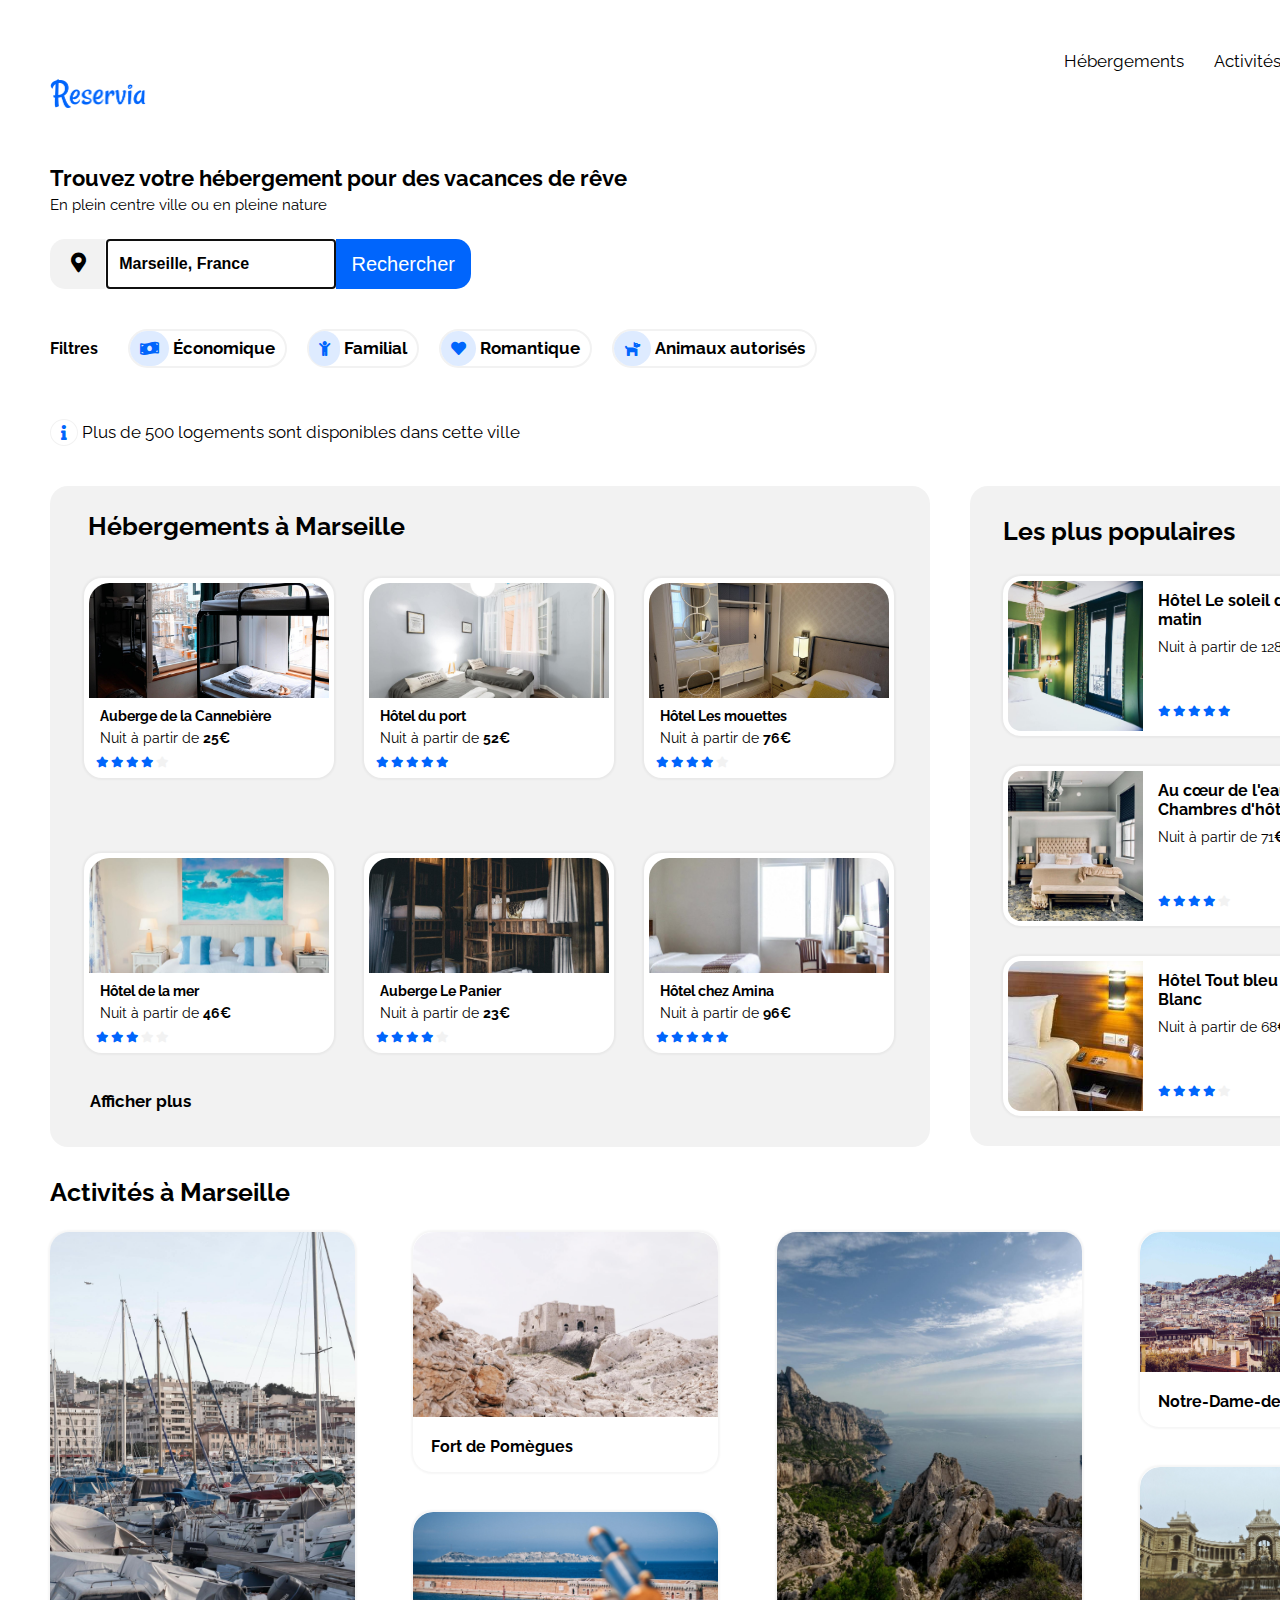
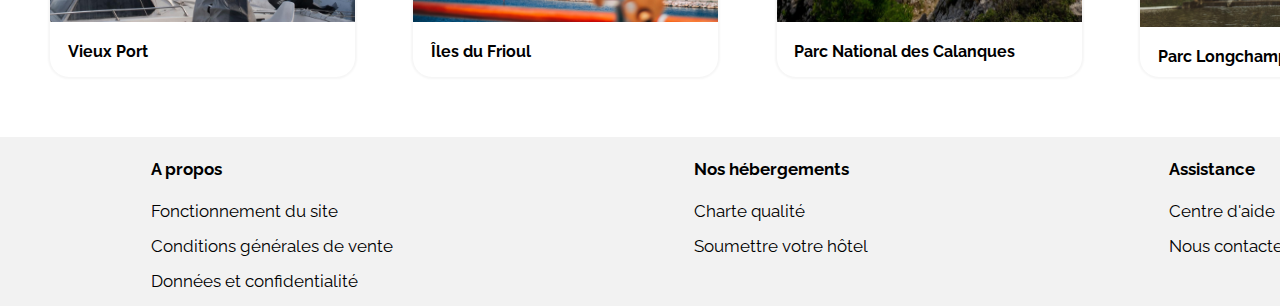
==== commit 9b120f9c: "GhislainJambert_2_03/03/2021" ====
--- a/index.html
+++ b/index.html
@@ -49,7 +49,7 @@
                 </div>
                 <div class="animals">
                     <i id="dog" class="fas fa-dog"></i>
-                    <a class="connex" href="anim.html">Animeaux autorisés</a>
+                    <a class="connex" href="anim.html">Animaux autorisés</a>
                 </div>
             </div>
             <div id="bulle">
@@ -59,7 +59,7 @@
         </div>
         <section id="corps">
             <article class="h-marseille">
-                <h2>Hébergements à Marseille</h2>
+                <span class="titre-heberg">Hébergements à Marseille</span>
                 <div id="heberg-body">
                     <div class="a-canne">
                         <figure>
--- a/style.css
+++ b/style.css
@@ -11,6 +11,8 @@
     font-style: normal;
 }
 body {
+    display: flex;
+    flex-direction: column;
     font-size: 15px;
     font-family: 'Raleway';
     font-weight: normal;
@@ -244,10 +246,10 @@
     margin-bottom: 40px;
 }
 #corps {
-    width: 1400px;
+    width: 1340px;
     height: 661px;
     display: inline-flex;
-    margin-left: 40px;
+    margin: auto;
 }
 .h-marseille {
     background-color: #F2F2F2;
@@ -273,14 +275,14 @@
     margin: 0;
     position: relative;
 }
-.h-marseille h2 {
+.titre-heberg {
     display: inline-block;
     height: 30px;
     width: 100%;
     font-size: 25px;
     font-weight: bold;
     margin-left: 1.5em;
-    margin-bottom: 0;
+    margin-top: 25px;
 }
 #heberg i {
     font-size: 10px;
@@ -779,7 +781,7 @@
     text-decoration: underline;
     color: #0065FC;
 }
-@media screen and (max-width: 1024px) {
+@media screen and (max-width: 768px) {
     body {
         width: 375px;
     }
@@ -790,7 +792,7 @@
         justify-content: flex-end;
         align-items: center;
         height: 100px;
-        margin: auto;
+        margin-right: 0;
     }
     .heberg {
         width: 49%;
@@ -802,6 +804,7 @@
         color: black;
         border-bottom: solid 1px #F2F2F2;
         order: 3;
+        left: 0.15rem;
     }
     .activites {
         width: 49%;
@@ -813,6 +816,7 @@
         color: black;
         border-bottom: solid 1px #F2F2F2;
         order: 2;
+        right: 0.15rem;
     }
     .inscription {
         padding-top: 20px;
@@ -949,7 +953,7 @@
         height: auto;
         width: 375px;
     }
-    .h-marseille h2 {
+    .titre-heberg {
         display: inline-block;
         height: auto;
         width: auto;
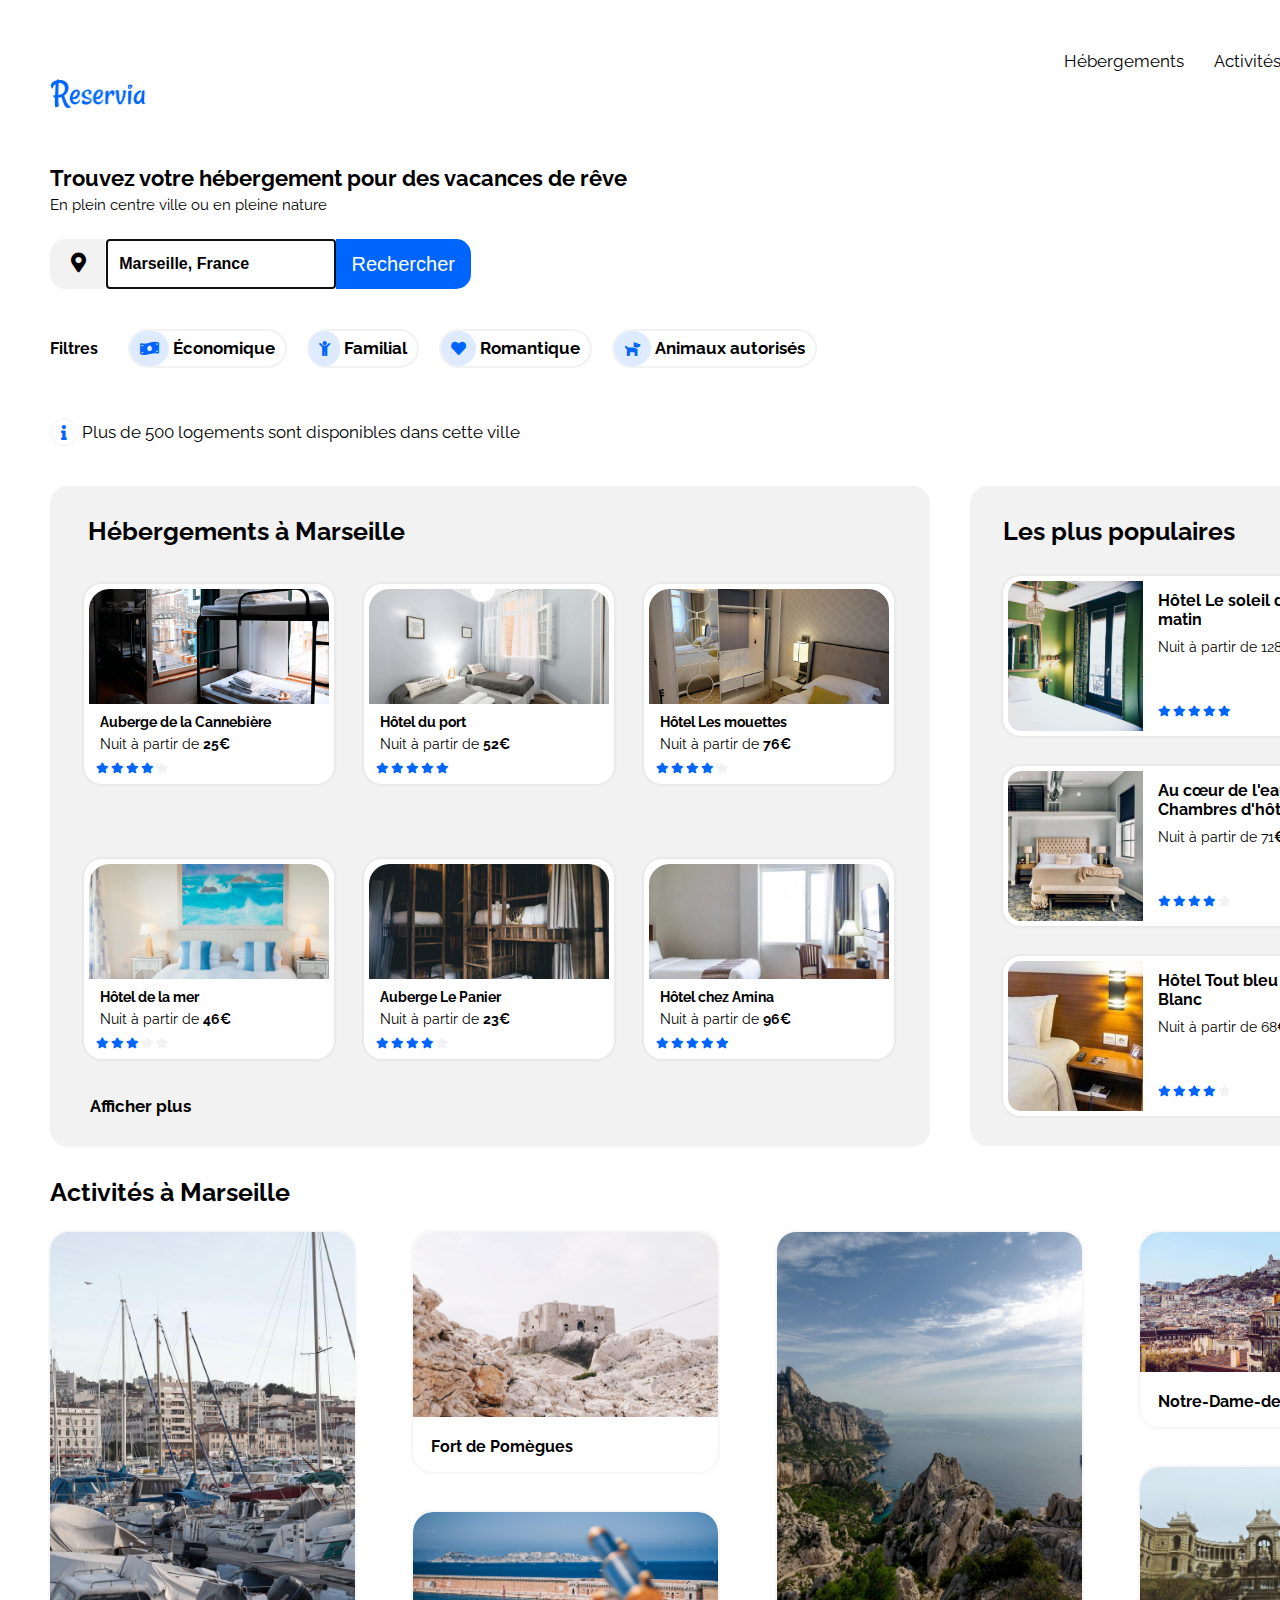
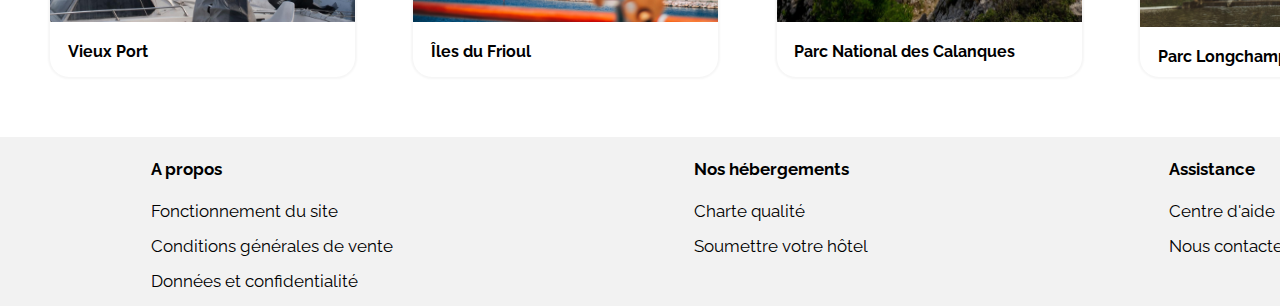
==== commit 5c6ef2ea: "GhislainJambert_2_03/03/2021" ====
--- a/index.html
+++ b/index.html
@@ -59,7 +59,7 @@
         </div>
         <section id="corps">
             <article class="h-marseille">
-                <span class="titre-heberg">Hébergements à Marseille</span>
+                <h2>Hébergements à Marseille</h2>
                 <div id="heberg-body">
                     <div class="a-canne">
                         <figure>
--- a/style.css
+++ b/style.css
@@ -275,14 +275,15 @@
     margin: 0;
     position: relative;
 }
-.titre-heberg {
+.h-marseille h2 {
     display: inline-block;
     height: 30px;
     width: 100%;
     font-size: 25px;
     font-weight: bold;
     margin-left: 1.5em;
-    margin-top: 25px;
+    margin-bottom: 0;
+    padding-top: 10px;
 }
 #heberg i {
     font-size: 10px;
@@ -953,7 +954,7 @@
         height: auto;
         width: 375px;
     }
-    .titre-heberg {
+    .h-marseille h2 {
         display: inline-block;
         height: auto;
         width: auto;
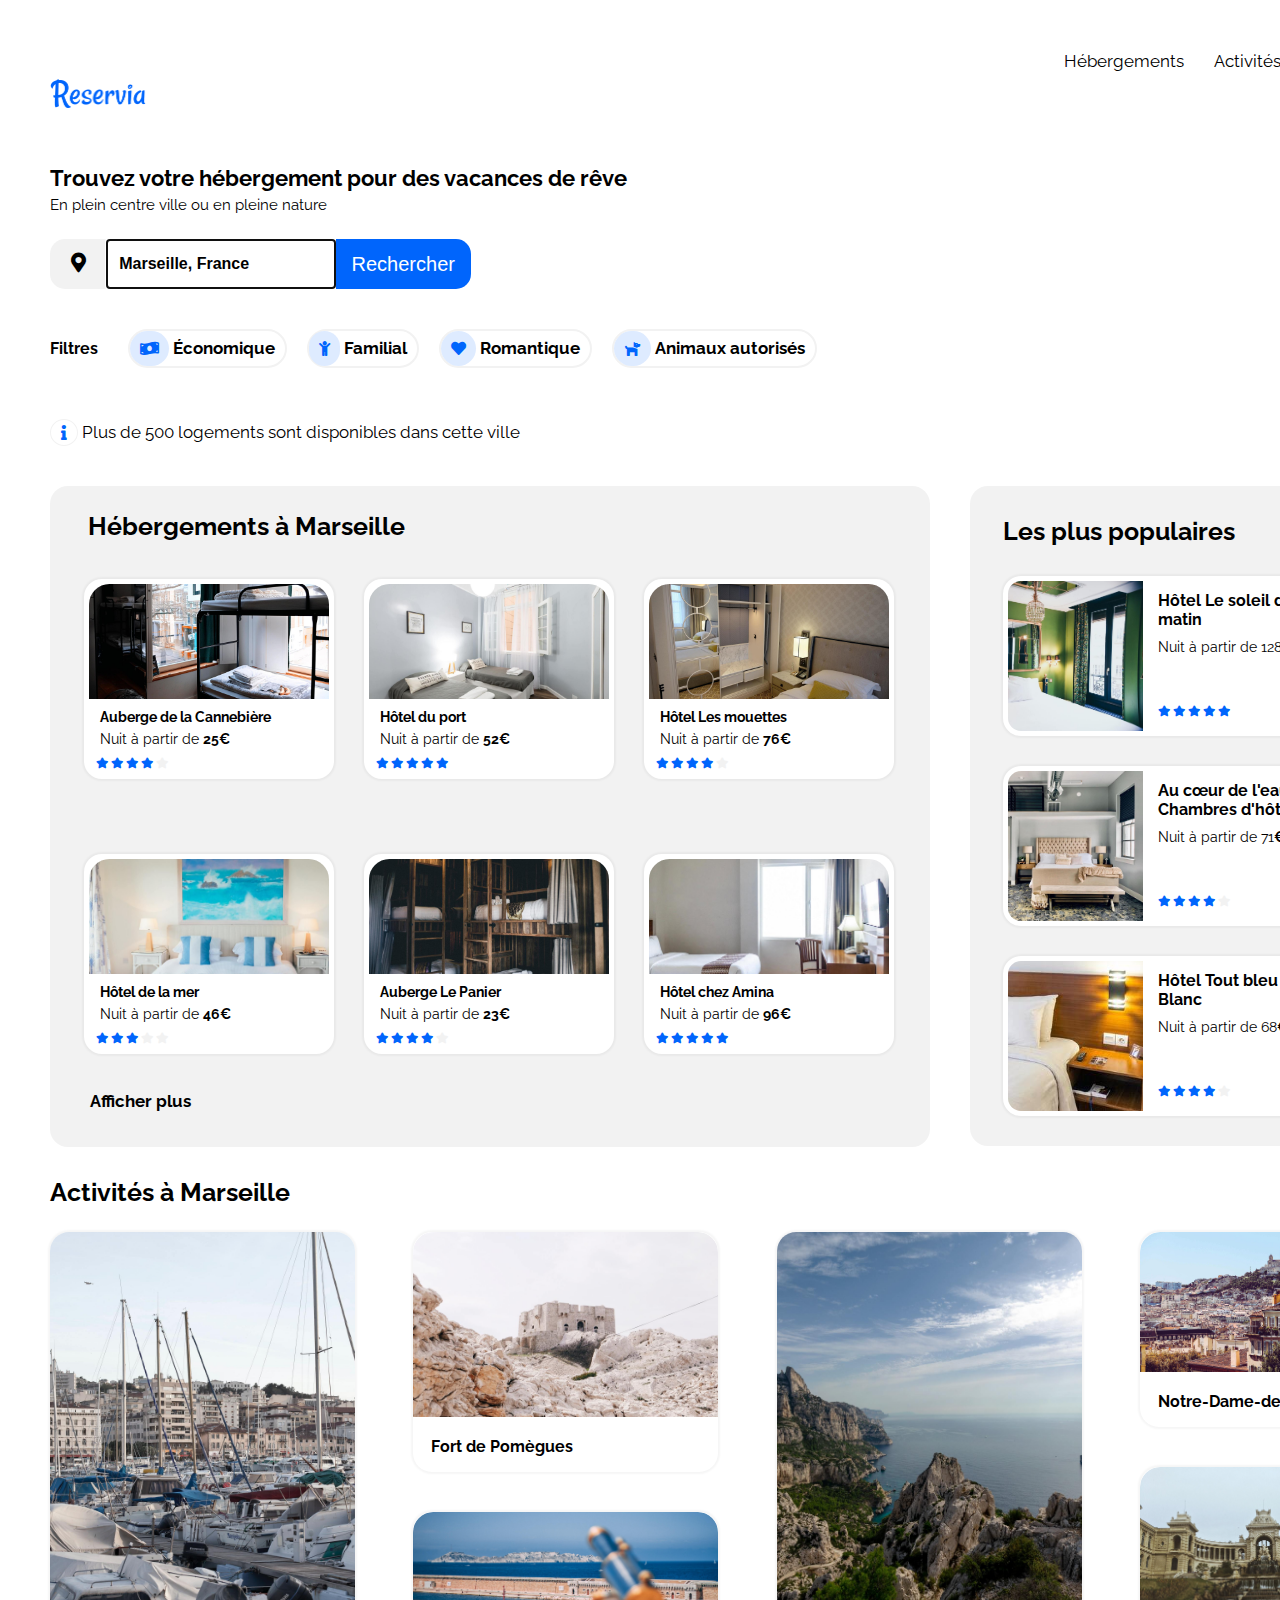
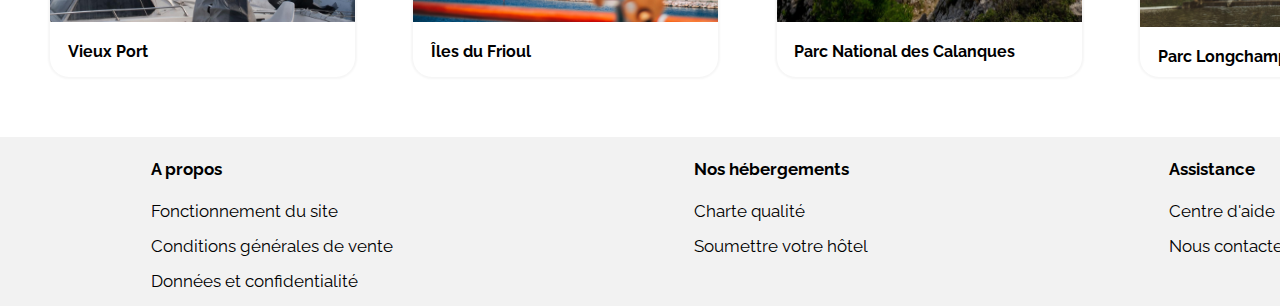
==== commit 042e125c: "GhislainJambert_2_03/03/2021" ====
--- a/index.html
+++ b/index.html
@@ -2,7 +2,7 @@
 <html lang="fr">
     <head>
         <meta charset="utf-8" />
-        <meta name="viewport" content="width=device-width" />
+        <meta name="viewport" content="width=device-width, initial-scale=1.0" />
         <link rel="stylesheet" href="style.css" />
         <link href="Fontawesome/css/all.css" rel="stylesheet">
         <title>Reservia</title>
@@ -57,7 +57,7 @@
                     <a>Plus de 500 logements sont disponibles dans cette ville</a>
             </div>
         </div>
-        <section id="corps">
+        <div id="corps">
             <article class="h-marseille">
                 <h2>Hébergements à Marseille</h2>
                 <div id="heberg-body">
@@ -203,7 +203,7 @@
                     </div>
                 </div>
             </article>
-        </section>
+        </div>
         <section id="activity">
             <h3>Activités à Marseille</h3>
             <div class="v-port">
--- a/style.css
+++ b/style.css
@@ -13,6 +13,7 @@
 body {
     display: flex;
     flex-direction: column;
+    flex-wrap: wrap;
     font-size: 15px;
     font-family: 'Raleway';
     font-weight: normal;
@@ -283,7 +284,7 @@
     font-weight: bold;
     margin-left: 1.5em;
     margin-bottom: 0;
-    padding-top: 10px;
+    padding-top: 5px;
 }
 #heberg i {
     font-size: 10px;
@@ -782,7 +783,12 @@
     text-decoration: underline;
     color: #0065FC;
 }
-@media screen and (max-width: 768px) {
+@media screen and (max-width: 1024px)  {
+    body {
+        background-color: #edf2fa56;
+    }
+}
+@media screen and (max-width: 480px) {
     body {
         width: 375px;
     }
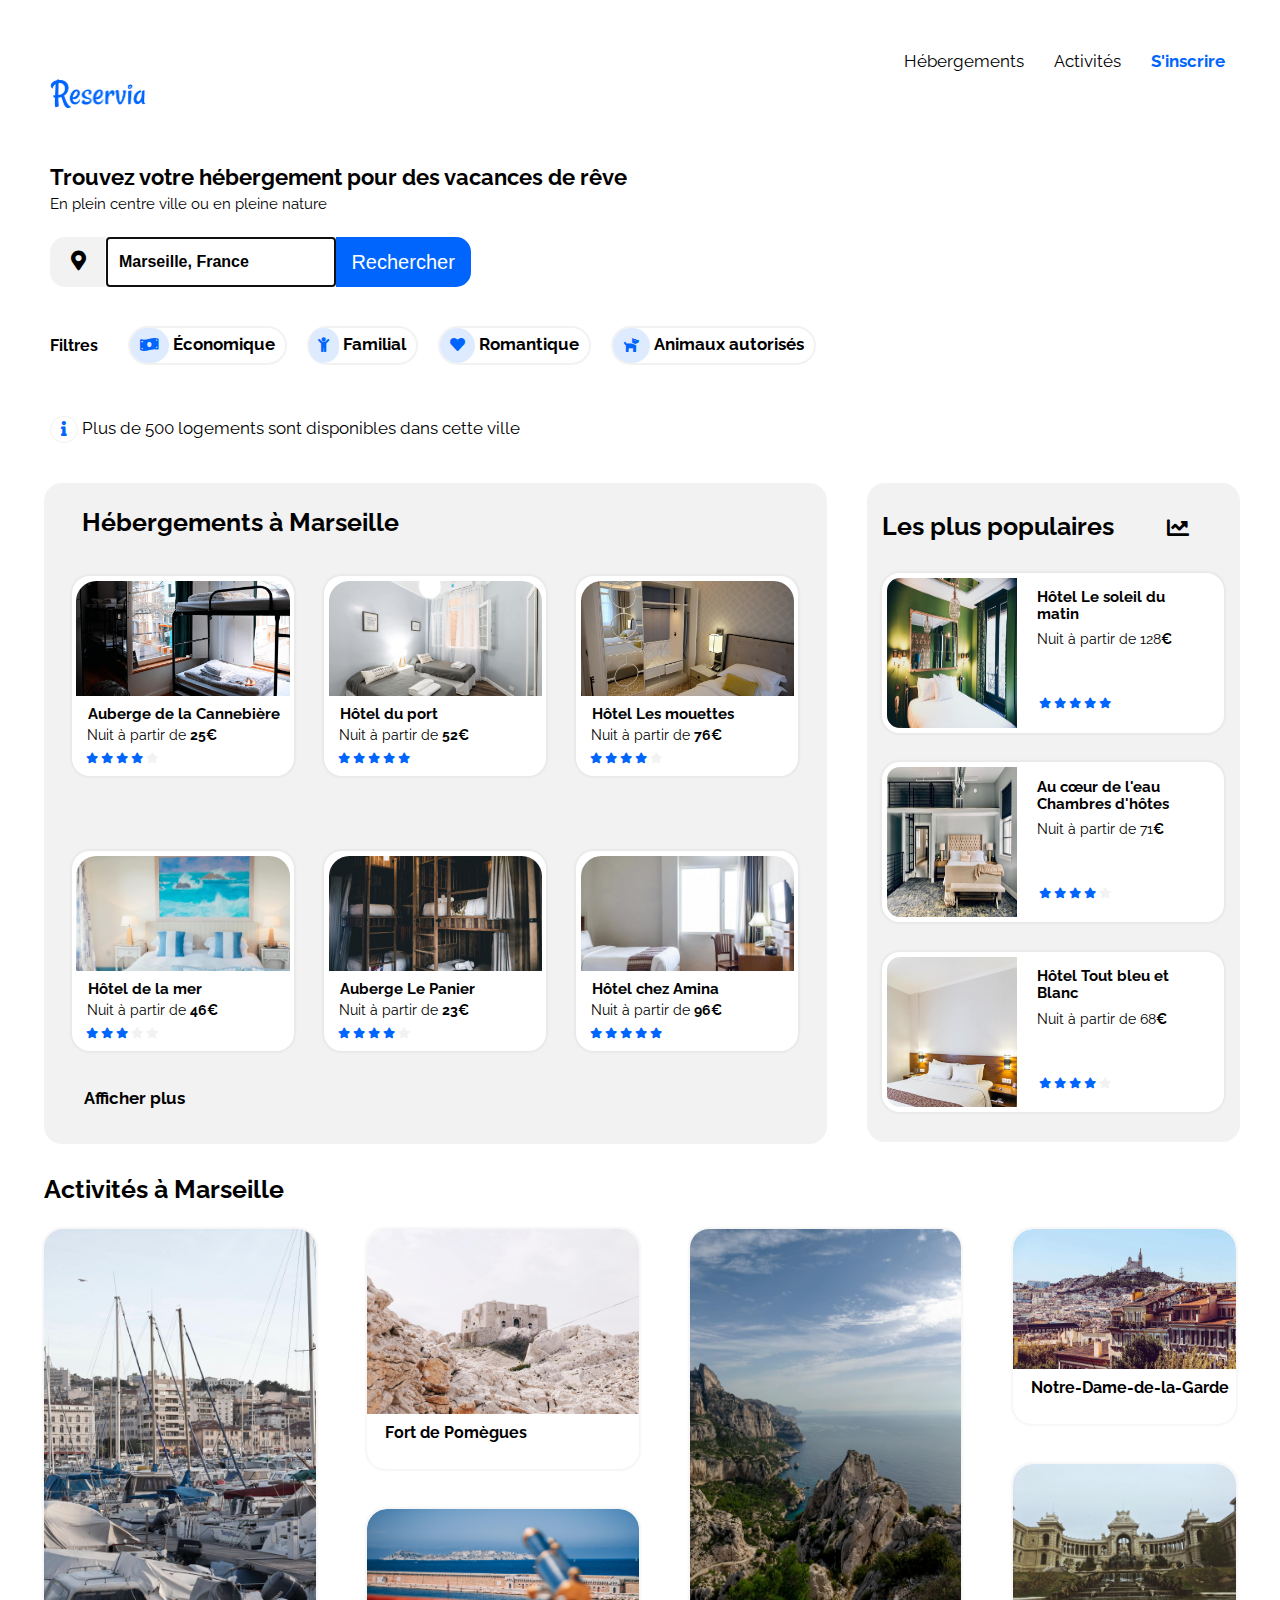
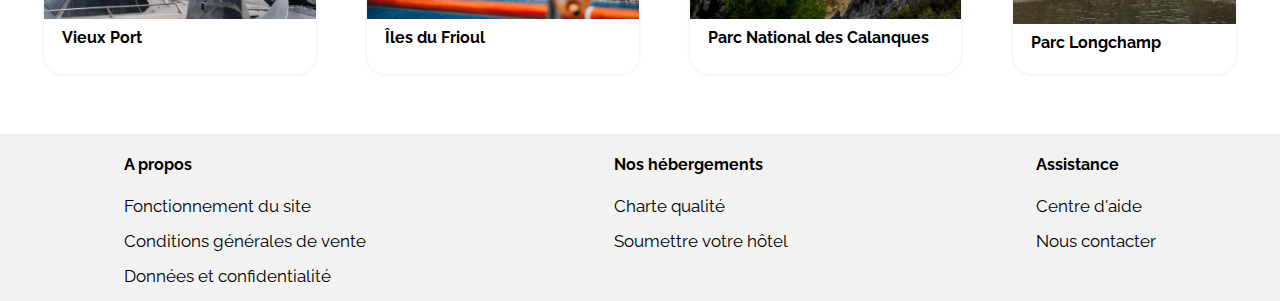
==== commit 1bcfe1c8: "GhislainJambert_2_03/03/2021" ====
--- a/index.html
+++ b/index.html
@@ -2,7 +2,7 @@
 <html lang="fr">
     <head>
         <meta charset="utf-8" />
-        <meta name="viewport" content="width=device-width, initial-scale=1.0" />
+        <meta name="viewport" content="width=device-width" />
         <link rel="stylesheet" href="style.css" />
         <link href="Fontawesome/css/all.css" rel="stylesheet">
         <title>Reservia</title>
--- a/style.css
+++ b/style.css
@@ -14,42 +14,41 @@
     display: flex;
     flex-direction: column;
     flex-wrap: wrap;
-    font-size: 15px;
+    font-size: 0.93rem;
     font-family: 'Raleway';
     font-weight: normal;
-    width: 1440px;
-    margin: auto;
+    margin: 0;
 }
 #tete {
     display: flex;
     flex-wrap: wrap;
     justify-content: flex-end;
     align-items: flex-end;
-    margin-right: 45px;
+    margin-right: 2.81rem;
 }
 header {
-    margin-left: 50px;
+    margin-left: 3.12rem;
 }
 .heberg {
-    margin-right: 30px;
+    margin-right: 1.87rem;
     text-decoration: none;
     color: black;
-    padding-top: 50px;
+    padding-top: 3.12rem;
     border-top: solid 1px transparent;
 }
 .activites {
-    margin-right: 30px;
+    margin-right: 1.87rem;
     text-decoration: none;
     color: black;
-    padding-top: 50px;
+    padding-top: 3.12rem;
     border-top: solid 1px transparent;
 }
 .inscription {
-    margin-right: 10px;
+    margin-right: 0.62rem;
     text-decoration: none;
     color: #0065FC;
     font-weight: bold;
-    padding-top: 50px;
+    padding-top: 3.12rem;
     border-top: solid 1px transparent;
 }
 .heberg:hover {
@@ -72,18 +71,18 @@
     height: 45px;
 }
 h1 {
-    font-size: 22px;
-    margin-top: 45px;
-    margin-bottom: 5px;
+    font-size: 1.37rem;
+    margin-top: 2.81rem;
+    margin-bottom: 0.31rem;
     font-weight: bold;
 }
 .soustitre {
-    margin-top: 0px;
+    margin-top: 0;
 }
 form {
-    margin-left: 37px;
-    margin-top: 20px;
-    margin-bottom: 30px;
+    margin-left: 2.31rem;
+    margin-top: 1.25rem;
+    margin-bottom: 1.87rem;
 }
 #search-block {
     display: flex;
@@ -100,16 +99,16 @@
     border-style: solid;
 }
 ::placeholder {
-    font-size: 16px;
-    font-weight: bold;
-    padding-left: 10px;
+    font-size: 1rem;
+    font-weight: bold;
+    padding-left: 0.62rem;
     color: black;
     opacity: 100%;
 }
 .icone {
     text-align: center;
-    padding-top: 13px;
-    font-size: 20px;
+    padding-top: 0.81rem;
+    font-size: 1.25rem;
     width: 50px;
     margin: auto;
     border-width: 0;
@@ -121,7 +120,7 @@
     border-radius: 15px 0 0 15px;
 }
 #bouton {
-    font-size: 20px;
+    font-size: 1.25rem;
     background-color: #0065FC;
     color: white;
     border-radius: 0px 15px 15px 0px;
@@ -136,10 +135,10 @@
     display: none !important;
 }
 fieldset {
-    border: 0px;
+    border: 0;
 }
 .filter-bloc {
-    margin-left: 50px;
+    margin-left: 3.12rem;
 }
 #filter {
     display: flex;
@@ -149,81 +148,81 @@
     font-weight: bold;
 }
 .filtres {
-    padding-top: 10px;
-    margin-right: 10px;
+    padding-top: 0.62rem;
+    margin-right: 0.62rem;
 }
 .eco {
     border-color: #F2F2F2;
     border-width: 2px;
     border-style: solid;
     border-radius: 30px;
-    margin-left: 20px;
-    margin-right: 20px;
-    margin-bottom: 11px;
-    padding: 0 10px 0 0;
+    margin-left: 1.25rem;
+    margin-right: 1.25rem;
+    margin-bottom: 0.68rem;
+    padding: 0 0.62rem 0 0;
 }
 #money {
     background-color:#DEEBFF;
-    padding: 10px 10px 10px 10px;
+    padding: 0.62rem 0.62rem 0.62rem 0.62rem;
     color: #0065FC;
     border-width: 0;
     border-style: solid;
     border-radius: 30px;
-    font-size: 15px;
+    font-size: 0.93rem;
 }
 .family {
     border-color: #F2F2F2;
     border-width: 2px;
     border-style: solid;
     border-radius: 30px;
-    margin-right: 20px;
-    margin-bottom: 11px;
-    padding: 0 10px 0 0;
+    margin-right: 1.25rem;
+    margin-bottom: 0.68rem;
+    padding: 0 0.62rem 0 0;
 }
 #child {
     background-color:#DEEBFF;
-    padding: 10px 10px 10px 10px;
+    padding: 0.62rem 0.62rem 0.62rem 0.62rem;
     color: #0065FC;
     border-width: 0;
     border-style: solid;
     border-radius: 30px;
-    font-size: 15px;
+    font-size: 0.93rem;
 }
 .romance {
     border-color: #F2F2F2;
     border-width: 2px;
     border-style: solid;
     border-radius: 30px;
-    margin-right: 20px;
-    margin-bottom: 11px;
-    padding: 0 10px 0 0;
+    margin-right: 1.25rem;
+    margin-bottom: 0.68rem;
+    padding: 0 0.62rem 0 0;
 }
 #heart {
     background-color:#DEEBFF;
-    padding: 10px 10px 10px 10px;
+    padding: 0.62rem 0.62rem 0.62rem 0.62rem;
     color: #0065FC;
     border-width: 0;
     border-style: solid;
     border-radius: 30px;
-    font-size: 15px;
+    font-size: 0.93rem;
 }
 .animals {
     border-color: #F2F2F2;
     border-width: 2px;
     border-style: solid;
     border-radius: 30px;
-    margin-right: 20px;
-    margin-bottom: 11px;
-    padding: 0 10px 0 0;
+    margin-right: 1.25rem;
+    margin-bottom: 0.68rem;
+    padding: 0 0.62rem 0 0;
 }
 #dog {
     background-color:#DEEBFF;
-    padding: 10px 10px 10px 10px;
+    padding: 0.62rem 0.62rem 0.62rem 0.62rem;
     color: #0065FC;
     border-width: 0;
     border-style: solid;
     border-radius: 30px;
-    font-size: 15px;
+    font-size: 0.93rem;
 }
 .connex {
     text-decoration: none;
@@ -234,45 +233,45 @@
     color: #0065FC;
 }
 #inf {
-    padding: 5px 10px 5px 10px;
+    padding: 0.31rem 0.62rem 0.31rem 0.62rem;
     color: #0065FC;
     border-color: #F2F2F2;
     border-width: 1px;
     border-style: solid;
     border-radius: 100%;
-    font-size: 15px;
+    font-size: 0.93rem;
 }
 #bulle {
-    margin-top: 40px;
-    margin-bottom: 40px;
+    margin-top: 2.5rem;
+    margin-bottom: 2.5rem;
 }
 #corps {
-    width: 1340px;
+    width: 93.05vw;
     height: 661px;
     display: inline-flex;
     margin: auto;
 }
 .h-marseille {
     background-color: #F2F2F2;
-    width: 880px;
+    width: 61.1vw;
     margin: 0;
     display: inline-block;
     border-radius: 1.2em;
 }
 #heberg-body {
     height: 550px;
-    width: 880px;
+    width: 61.1vw;
     display: flex;
     flex-flow: column wrap;
     justify-content: space-around;
     align-content: center;
-    margin: auto auto 35px auto;
+    margin: auto auto 2.19rem auto;
 }
 figure {
     margin: 0;
 }
 a {
-    font-size: 17px;
+    font-size: 1.06rem;
     margin: 0;
     position: relative;
 }
@@ -280,41 +279,41 @@
     display: inline-block;
     height: 30px;
     width: 100%;
-    font-size: 25px;
+    font-size: 1.56rem;
     font-weight: bold;
     margin-left: 1.5em;
     margin-bottom: 0;
-    padding-top: 5px;
+    padding-top: 0.31rem;
 }
 #heberg i {
-    font-size: 10px;
+    font-size: 0.62rem;
 }
 .stars {
-    margin: 0 0 0 1.1em;
+    margin: 0 0 0 1.3em;
     color: #0065FC;
-    font-size: 11px;
-    margin-top: 5px;
+    font-size: 0.68rem;
+    margin-top: 0.31rem;
 }
 .grey {
     color: #F2F2F2;
 }
 .a-canne {
     height: 200px;
-    width: 250px;
+    width: 17.36vw;
     background-color: white;
     overflow: hidden;
     box-shadow: 0px 0px 2px 2px rgba(0,0,0,0.04);
     border-radius: 1.2em;
-    margin-right: 30px;
+    margin-right: 1.87rem;
     margin-left: 1.9em;
 }
 .a-canne img {
     height: 115px;
-    width: 240px;
-    top: 5px;
-    left: 5px;
-    bottom: 10px;
-    margin-bottom: 10px;
+    width: 16.67vw;
+    top: 0.31rem;
+    left: 0.31rem;
+    bottom: 0.62rem;
+    margin-bottom: 0.62rem;
     object-fit: cover;
     position: relative;
     border-top-left-radius: 1.2em;
@@ -323,34 +322,34 @@
 .a-canne p {
     margin: 0 0 0 1.1em;
     font-weight: normal;
-    font-size: 14px;
-    color: black;
-    padding-top: 5px;
-    padding-bottom: 5px;
+    font-size: 0.87rem;
+    color: black;
+    padding-top: 0.31rem;
+    padding-bottom: 0.31rem;
 }
 .a-canne span {
     margin: 0 0 0 1.1em;
-    font-size: 14px;
+    font-size: 0.93rem;
     font-weight: bold;
     color: black;
 }
 .h-mer {
     height: 200px;
-    width: 250px;
+    width: 17.36vw;
     background-color: white;
     overflow: hidden;
     box-shadow: 0px 0px 2px 2px rgba(0,0,0,0.04);
     border-radius: 1.2em;
-    margin-right: 30px;
+    margin-right: 1.87rem;
     margin-left: 1.9em;
 }
 .h-mer img {
     height: 115px;
-    width: 240px;
-    top: 5px;
-    left: 5px;
-    bottom: 10px;
-    margin-bottom: 10px;
+    width: 16.67vw;
+    top: 0.31rem;
+    left: 0.31rem;
+    bottom: 0.62rem;
+    margin-bottom: 0.62rem;
     object-fit: cover;
     position: relative;
     border-top-left-radius: 1.2em;
@@ -359,33 +358,33 @@
 .h-mer p {
     margin: 0 0 0 1.1em;
     font-weight: normal;
-    font-size: 14px;
-    color: black;
-    padding-top: 5px;
-    padding-bottom: 5px;
+    font-size: 0.87rem;
+    color: black;
+    padding-top: 0.31rem;
+    padding-bottom: 0.31rem;
 }
 .h-mer span {
     margin: 0 0 0 1.1em;
-    font-size: 14px;
+    font-size: 0.93rem;
     font-weight: bold;
     color: black;
 }
 .h-port {
     height: 200px;
-    width: 250px;
+    width: 17.36vw;
     background-color: white;
     overflow: hidden;
     box-shadow: 0px 0px 2px 2px rgba(0,0,0,0.04);
     border-radius: 1.2em;
-    margin-right: 30px;
+    margin-right: 1.87rem;
 }
 .h-port img {
     height: 115px;
-    width: 240px;
-    top: 5px;
-    left: 5px;
-    bottom: 10px;
-    margin-bottom: 10px;
+    width: 16.67vw;
+    top: 0.31rem;
+    left: 0.31rem;
+    bottom: 0.62rem;
+    margin-bottom: 0.62rem;
     object-fit: cover;
     position: relative;
     border-top-left-radius: 1.2em;
@@ -394,33 +393,33 @@
 .h-port p {
     margin: 0 0 0 1.1em;
     font-weight: normal;
-    font-size: 14px;
-    color: black;
-    padding-top: 5px;
-    padding-bottom: 5px;
+    font-size: 0.87rem;
+    color: black;
+    padding-top: 0.31rem;
+    padding-bottom: 0.31rem;
 }
 .h-port span {
     margin: 0 0 0 1.1em;
-    font-size: 14px;
+    font-size: 0.93rem;
     font-weight: bold;
     color: black;
 }
 .a-panier {
     height: 200px;
-    width: 250px;
+    width: 17.36vw;
     background-color: white;
     overflow: hidden;
     box-shadow: 0px 0px 2px 2px rgba(0,0,0,0.04);
     border-radius: 1.2em;
-    margin-right: 30px;
+    margin-right: 1.87rem;
 }
 .a-panier img {
     height: 115px;
-    width: 240px;
-    top: 5px;
-    left: 5px;
-    bottom: 10px;
-    margin-bottom: 10px;
+    width: 16.67vw;
+    top: 0.31rem;
+    left: 0.31rem;
+    bottom: 0.62rem;
+    margin-bottom: 0.62rem;
     object-fit: cover;
     position: relative;
     border-top-left-radius: 1.2em;
@@ -429,33 +428,33 @@
 .a-panier p {
     margin: 0 0 0 1.1em;
     font-weight: normal;
-    font-size: 14px;
-    color: black;
-    padding-top: 5px;
-    padding-bottom: 5px;
+    font-size: 0.87rem;
+    color: black;
+    padding-top: 0.31rem;
+    padding-bottom: 0.31rem;
 }
 .a-panier span {
     margin: 0 0 0 1.1em;
-    font-size: 14px;
+    font-size: 0.93rem;
     font-weight: bold;
     color: black;
 }
 .h-mouettes {
     height: 200px;
-    width: 250px;
+    width: 17.36vw;
     background-color: white;
     overflow: hidden;
     box-shadow: 0px 0px 2px 2px rgba(0,0,0,0.04);
     border-radius: 1.2em;
-    margin-right: 30px;
+    margin-right: 1.87rem;
 }
 .h-mouettes img {
     height: 115px;
-    width: 240px;
-    top: 5px;
-    left: 5px;
-    bottom: 10px;
-    margin-bottom: 10px;
+    width: 16.67vw;
+    top: 0.31rem;
+    left: 0.31rem;
+    bottom: 0.62rem;
+    margin-bottom: 0.62rem;
     object-fit: cover;
     position: relative;
     border-top-left-radius: 1.2em;
@@ -464,33 +463,33 @@
 .h-mouettes p {
     margin: 0 0 0 1.1em;
     font-weight: normal;
-    font-size: 14px;
-    color: black;
-    padding-top: 5px;
-    padding-bottom: 5px;
+    font-size: 0.87rem;
+    color: black;
+    padding-top: 0.31rem;
+    padding-bottom: 0.31rem;
 }
 .h-mouettes span {
     margin: 0 0 0 1.1em;
-    font-size: 14px;
+    font-size: 0.93rem;
     font-weight: bold;
     color: black;
 }
 .h-amina {
     height: 200px;
-    width: 250px;
+    width: 17.36vw;
     background-color: white;
     overflow: hidden;
     box-shadow: 0px 0px 2px 2px rgba(0,0,0,0.04);
     border-radius: 1.2em;
-    margin-right: 30px;
+    margin-right: 1.87rem;
 }
 .h-amina img {
     height: 115px;
-    width: 240px;
-    top: 5px;
-    left: 5px;
-    bottom: 10px;
-    margin-bottom: 10px;
+    width: 16.67vw;
+    top: 0.31rem;
+    left: 0.31rem;
+    bottom: 0.62rem;
+    margin-bottom: 0.62rem;
     object-fit: cover;
     position: relative;
     border-top-left-radius: 1.2em;
@@ -499,20 +498,20 @@
 .h-amina p {
     margin: 0 0 0 1.1em;
     font-weight: normal;
-    font-size: 14px;
-    color: black;
-    padding-top: 5px;
-    padding-bottom: 5px;
+    font-size: 0.87rem;
+    color: black;
+    padding-top: 0.31rem;
+    padding-bottom: 0.31rem;
 }
 .h-amina span {
     margin: 0 0 0 1.1em;
-    font-size: 14px;
+    font-size: 0.93rem;
     font-weight: bold;
     color: black;
 }
 .afficher a {
-    left: 40px;
-    bottom: 35px;
+    left: 2.5rem;
+    bottom: 2.19rem;
     text-decoration: none;
     color: black;
     font-weight: bold;
@@ -526,12 +525,12 @@
     font-weight: bold;
 }
 #corps-2 {
-    margin-left: 40px;
-    margin-right: 0px;
+    margin-left: 2.5rem;
+    margin-right: 0;
 }
 #popular {
     background-color: #F2F2F2;
-    width: 420px;
+    width: 29.17vw;
     margin: auto;
     border-radius: 1.2em;
     display: flex;
@@ -540,117 +539,117 @@
     align-content: space-around;
 }
 #popular p {
-    width: 150px;
-    padding-left: 150px;
-    padding-top: 10px;
-    font-size: 14px;
-    margin: 0px;
+    padding-left: 9.37rem;
+    padding-top: 0.62rem;
+    font-size: 0.87rem;
+    margin: 0;
 }
 .top {
     height: 90px;
 }
 .top h3 {
     float: left;
-    width: 320px;
-    margin-top: 30px;
-    margin-bottom: 20px;
-    font-size: 25px;
+    width: 22.2vw;
+    margin-top: 1.87rem;
+    margin-bottom: 1.25rem;
+    font-size: 1.56rem;
     font-weight: bold;
 }
 .top i {
     color: black;
-    font-size: 22px;
-    margin-top: 35px;
-    margin-bottom: 45px;
+    font-size: 1.37rem;
+    margin-top: 2.19rem;
+    margin-bottom: 2.81rem;
 }
 .h-link a {
-    font-size: 16px;
+    font-size: 0.93rem;
     font-weight: bold;
     color: black;
     text-decoration: none;
-    padding-top: 15px;
+    padding-top: 0.93rem;
 }
 .h-link {
-    margin-bottom: 5px;
+    margin-bottom: 0.31rem;
 }
 .h-soleil {
     height: 150px;
-    width: 345px;
+    width: 23.96vw;
     background-color: white;
     overflow: hidden;
     border: 5px solid #FFFFFF;
     box-shadow: 0px 0px 2px 2px rgba(0,0,0,0.04);
     border-radius: 1.2em;
-    margin-bottom: 30px;
+    margin-bottom: 1.87rem;
+    padding-right: 1.56rem;
     background-image: url(images/hebergements/3_medium/H-Soleil.jpg);
-    background-size: contain;
-    background-position: -90px 0;
+    background-size: 130px 9.5rem;
     background-repeat: no-repeat;
 }
 .coeur-eau {
     height: 150px;
-    width: 345px;
+    width: 23.96vw;
     background-color: white;
     overflow: hidden;
     border: 5px solid #FFFFFF;
     box-shadow: 0px 0px 2px 2px rgba(0,0,0,0.04);
     border-radius: 1.2em;
-    margin-bottom: 30px;
+    margin-bottom: 1.87rem;
+    padding-right: 1.56rem;
     background-image: url(images/hebergements/3_medium/Coeur-Eau.jpg);
-    background-size: contain;
-    background-position: -65px 0;
+    background-size: 130px 9.5rem;
     background-repeat: no-repeat;
 }
 .h-blanc {
     height: 150px;
-    width: 345px;
+    width: 23.96vw;
     background-color: white;
     overflow: hidden;
     border: 5px solid #FFFFFF;
     box-shadow: 0px 0px 2px 2px rgba(0,0,0,0.04);
     border-radius: 1.2em;
-    margin-bottom: 30px;
-    background-image: url(images/hebergements/4_small/H-Blanc.jpg);
-    background-size: cover;
-    background-position: -210px -250px;
+    margin-bottom: 1.87rem;
+    padding-right: 1.56rem;
+    background-image: url(images/hebergements/3_medium/H-Blanc.jpg);
+    background-size: 130px auto;
     background-repeat: no-repeat;
 }
 .stars-1 {
+    position: relative;
     margin: 0 0 0 1.1em;
     color: #0065FC;
-    padding-left: 150px;
-    padding-top: 50px;
-    margin: 0;
-    font-size: 11px;
+    padding-left: 8.75rem;
+    padding-top: 3.12rem;
+    font-size: 0.68rem;
 }
 #activity {
     height: 530px;
-    width: 1340px;
+    width: 93.05vw;
     display: flex;
     flex-flow: column wrap;
     justify-content: flex-end;
     align-content: space-between;
     margin: auto;
-    font-size: 16px;
+    font-size: 1rem;
     font-weight: bold;
 }
 #activity h3 {
-    font-size: 25px;
+    font-size: 1.56rem;
     display: inline-block;
     font-weight: bold;
-    margin-bottom: 25px;
+    margin-bottom: 1.56rem;
+}
+#activity p {
+    margin-top: 0.31rem;
+    margin-left: 1.1em;
+    font-weight: bold;
+    color: black;
 }
 .v-port {
     height: 445px;
-    width: 305px;
+    width: 21.18vw;
     overflow: hidden;
     box-shadow: 0px 0px 2px 2px rgba(0,0,0,0.04);
     border-radius: 1.2em;
-}
-.v-port p {
-    margin-left: 1.1em;
-    font-weight: bold;
-    color: black;
 }
 .v-port img {
     height: 390px;
@@ -662,20 +661,15 @@
 }
 .fort-pom {
     height: 240px;
-    width: 305px;
-    margin-bottom: 40px;
+    width: 21.18vw;
+    margin-bottom: 2.5rem;
     overflow: hidden;
     box-shadow: 0px 0px 2px 2px rgba(0,0,0,0.04);
     border-radius: 1.2em;
 }
-.fort-pom p {
-    margin-left: 1.1em;
-    font-weight: bold;
-    color: black;
-}
 .fort-pom img {
     height: 185px;
-    width: 305px;
+    width: 21.18vw;
     position: relative;
     object-fit: cover;
     border-top-left-radius: 1.2em;
@@ -683,20 +677,15 @@
 }
 .iles-frioul {
     height: 165px;
-    width: 305px;
+    width: 21.18vw;
     overflow:hidden;
     box-shadow: 0px 0px 2px 2px rgba(0,0,0,0.04);
     border-radius: 1.2em;
 }
-.iles-frioul p {
-    margin-left: 1.1em;
-    font-weight: bold;
-    color: black;
-}
 .iles-frioul img {
     height: 110px;
-    width: 305px;
-    left: 0px;
+    width: 21.18vw;
+    left: 0;
     position: relative;
     object-fit: cover;
     border-top-left-radius: 1.2em;
@@ -704,15 +693,10 @@
 }
 .parc-calan {
     height: 445px;
-    width: 305px;
+    width: 21.18vw;
     overflow:hidden;
     box-shadow: 0px 0px 2px 2px rgba(0,0,0,0.04);
     border-radius: 1.2em;
-}
-.parc-calan p {
-    margin-left: 1.1em;
-    font-weight: bold;
-    color: black;
 }
 .parc-calan img {
     height: 390px;
@@ -724,21 +708,16 @@
 }
 .notre-dame {
     height: 195px;
-    width: 250px;
-    margin-bottom: 40px;
+    width: 17.36vw;
+    margin-bottom: 2.5rem;
     overflow:hidden;
     box-shadow: 0px 0px 2px 2px rgba(0,0,0,0.04);
     border-radius: 1.2em;
 }
-.notre-dame p {
-    margin-left: 1.1em;
-    font-weight: bold;
-    color: black;
-}
 .notre-dame img {
     height: 140px;
-    width: 250px;
-    left: 0px;
+    width: 17.36vw;
+    left: 0;
     position: relative;
     object-fit: cover;
     border-top-left-radius: 1.2em;
@@ -746,19 +725,14 @@
 }
 .parc-long {
     height: 210px;
-    width: 250px;
+    width: 17.36vw;
     overflow:hidden;
     box-shadow: 0px 0px 2px 2px rgba(0,0,0,0.04);
     border-radius: 1.2em;
 }
-.parc-long p {
-    margin-left: 1.1em;
-    font-weight: bold;
-    color: black;
-}
 .parc-long img {
     height: 160px;
-    width: 250px;
+    width: 17.36vw;
     position: relative;
     object-fit: cover;
     border-top-left-radius: 1.2em;
@@ -767,9 +741,10 @@
 #foot {
     display: flex;
     flex-wrap: wrap;
+    width: 100vw;
     justify-content: space-around;
     background-color: #f2f2f2;
-    margin-top: 60px;
+    margin-top: 3.75rem;
 }
 #foot h4 {
     font-size: 1.1em;
@@ -787,10 +762,209 @@
     body {
         background-color: #edf2fa56;
     }
+    #corps {
+        width: auto;
+        height: auto;
+        display: flex;
+        flex-direction: column;
+        align-items: center;
+        margin: auto;
+    }
+    .h-marseille {
+        width: 100vw;
+        border-radius: 0 0 1.2em 1.2em;
+    }
+    .h-marseille h2 {
+        width: auto;
+    }
+    #heberg-body {
+        height: 550px;
+        width: 61.1vw;
+        display: flex;
+        flex-flow: column wrap;
+        justify-content: space-around;
+        align-content: center;
+        margin: auto auto 2.19rem auto;
+    }
+    .a-canne {
+        height: 250px;
+        width: 26.39vw;
+    }
+    .a-canne img {
+        height: 140px;
+        width: 25.3vw;
+    }
+    .h-mer {
+        height: 250px;
+        width: 26.39vw;
+    }
+    .h-mer img {
+        height: 140px;
+        width: 25.3vw;
+    }
+    .h-port {
+        height: 250px;
+        width: 26.39vw;
+    }
+    .h-port img {
+        height: 140px;
+        width: 25.3vw;
+    }
+    .a-panier {
+        height: 250px;
+        width: 26.39vw;
+    }
+    .a-panier img {
+        height: 140px;
+        width: 25.3vw;
+    }
+    .h-mouettes {
+        height: 250px;
+        width: 26.39vw;
+    }
+    .h-mouettes img {
+        height: 140px;
+        width: 25.3vw;
+    }
+    .h-amina {
+        height: 250px;
+        width: 26.39vw;
+    }
+    .h-amina img {
+        height: 140px;
+        width: 25.3vw;
+    }
+    #corps-2 {
+        width: auto;
+        margin: auto;
+        order: -1;
+    }
+    #popular {
+        width: auto;
+        display: flex;
+        flex-flow: row wrap;
+        justify-content: space-around;
+        border-radius: 1.2em 1.2em 0 0;
+        border-bottom: 1px solid #F2F2F2;
+    }
+    #popular p {
+        font-size: 0.68rem;
+        padding-left: 6.7rem;
+        padding-top: 0.31rem;
+    }
+    .top {
+        width: 100%;
+    }
+    .top h3 {
+        margin-left: 1.5rem;
+        width: auto;
+    }
+    .top a {
+        display: flex;
+        justify-content: flex-end;
+        padding-right: 0.93rem;
+    }
+    .top i {
+        margin-top: 1.56rem;
+        margin-bottom: auto;
+    }
+    .h-link a {
+        font-size: 0.68rem;
+    }
+    .h-soleil {
+        padding-right: 0.16rem;
+        width: 30.5vw;
+        height: 150px;
+        background-size: 100px 150px;
+    }
+    .coeur-eau {
+        padding-right: 0.16rem;
+        width: 30.5vw;
+        height: 150px;
+        background-size: 100px 150px;
+    }
+    .h-blanc {
+        padding-right: 0.16rem;
+        width: 30.5vw;
+        height: 150px;
+        background-size: 100px 150px;
+    }
+    .stars-1 {
+        padding-top: 0.5rem;
+        padding-left: 6.2rem;
+        font-size: 0.5rem;
+    }
+    #activity {
+        height: 360px;
+        width: 100vw;
+        display: flex;
+        flex-flow: row wrap;
+        justify-content: space-around;
+        align-content: flex-start;
+        margin: auto;
+        font-size: 1rem;
+        font-weight: bold;
+    }
+    #activity h3 {
+        width: 100%;
+        font-size: 1.56rem;
+        display: inline-flex;
+        font-weight: bold;
+        margin-bottom: 1.56rem;
+    }
+    .v-port {
+        height: 145px;
+        width: 30vw;
+    }
+    .v-port img {
+        height: 100px;
+        width: 65vw;
+    }
+    .fort-pom {
+        height: 145px;
+        width: 30vw;
+    }
+    .fort-pom img {
+        height: 100px;
+        width: 65vw;
+    }
+    .iles-frioul {
+        height: 145px;
+        width: 30vw;
+    }
+    .iles-frioul img {
+        height: 100px;
+        width: 65vw;
+    }
+    .parc-calan {
+        height: 145px;
+        width: 30vw;
+    }
+    .parc-calan img {
+        height: 100px;
+        width: 65vw;
+    }
+    .notre-dame {
+        height: 145px;
+        width: 30vw;
+    }
+    .notre-dame img {
+        height: 100px;
+        width: 65vw;
+    }
+    .parc-long {
+        height: 145px;
+        width: 30vw;
+    }
+    .parc-long img {
+        height: 100px;
+        width: 65vw;
+    }
 }
 @media screen and (max-width: 480px) {
     body {
-        width: 375px;
+        width: auto;
+        margin: auto;
     }
     #tete {
         display: flex;
@@ -975,7 +1149,7 @@
         overflow: hidden;
         box-shadow: 0px 0px 2px 2px rgba(0,0,0,0.04);
         border-radius: 1.2em;
-        margin-bottom: 15px;
+        margin: 15px auto auto auto;
         order: 1;
     }
     .a-canne img {
@@ -1010,7 +1184,7 @@
         overflow: hidden;
         box-shadow: 0px 0px 2px 2px rgba(0,0,0,0.04);
         border-radius: 1.2em;
-        margin-bottom: 15px;
+        margin: 15px auto auto auto;
         order: 4;
     }
     .h-mer img {
@@ -1045,8 +1219,7 @@
         overflow: hidden;
         box-shadow: 0px 0px 2px 2px rgba(0,0,0,0.04);
         border-radius: 1.2em;
-        margin-bottom: 15px;
-        margin-left: auto;
+        margin: 15px auto auto auto;
         order: 2;
     }
     .h-port img {
@@ -1081,8 +1254,7 @@
         overflow: hidden;
         box-shadow: 0px 0px 2px 2px rgba(0,0,0,0.04);
         border-radius: 1.2em;
-        margin-bottom: 15px;
-        margin-left: auto;
+        margin: 15px auto auto auto;
         order: 5;
     }
     .a-panier img {
@@ -1117,8 +1289,7 @@
         overflow: hidden;
         box-shadow: 0px 0px 2px 2px rgba(0,0,0,0.04);
         border-radius: 1.2em;
-        margin-bottom: 15px;
-        margin-left: auto;
+        margin: 15px auto auto auto;
         order: 3;
     }
     .h-mouettes img {
@@ -1153,8 +1324,7 @@
         overflow: hidden;
         box-shadow: 0px 0px 2px 2px rgba(0,0,0,0.04);
         border-radius: 1.2em;
-        margin-bottom: 15px;
-        margin-left: auto;
+        margin: 15px auto auto auto;
         order: 6;
     }
     .h-amina img {
@@ -1214,19 +1384,19 @@
     }
     .top i {
         margin-top: 45px;
-        margin-right: 10px;
+        margin-right: 0;
     }
     .h-soleil {
         width: 335px;
-        margin: 0 0 15px 5px;
+        margin: 0 0 15px 0;
     }
     .coeur-eau {
         width: 335px;
-        margin: 0 0 15px 5px;
+        margin: 0 0 15px 0;
     }
     .h-blanc {
         width: 345px;
-        margin: 0 0 15px 5px;
+        margin: 0 0 15px 0;
     }
     #activity {
         height: auto;
@@ -1235,12 +1405,13 @@
         flex-flow: column wrap;
         justify-content: space-around;
         align-content: center;
-        margin: 0;
+        margin: auto;
     }
     #activity h3 {
         display: inline-block;
         font-weight: bold;
         margin: 100px 0 30px 0;
+        padding-left: 40px;
     }
     .v-port {
         height: 190px;
@@ -1248,6 +1419,7 @@
         overflow: hidden;
         box-shadow: 0px 0px 2px 2px rgba(0,0,0,0.04);
         border-radius: 1.2em;
+        align-self: center;
         margin-bottom: 20px;
     }
     .v-port img {
@@ -1262,10 +1434,10 @@
     .fort-pom {
         height: 190px;
         width: 335px;
-        margin-bottom: 50px;
         overflow: hidden;
         box-shadow: 0px 0px 2px 2px rgba(0,0,0,0.04);
         border-radius: 1.2em;
+        align-self: center;
         margin-bottom: 20px;
     }
     .fort-pom img {
@@ -1282,6 +1454,7 @@
         overflow:hidden;
         box-shadow: 0px 0px 2px 2px rgba(0,0,0,0.04);
         border-radius: 1.2em;
+        align-self: center;
         margin-bottom: 20px;
     }
     .iles-frioul img{
@@ -1299,6 +1472,7 @@
         overflow:hidden;
         box-shadow: 0px 0px 2px 2px rgba(0,0,0,0.04);
         border-radius: 1.2em;
+        align-self: center;
         margin-bottom: 20px;
     }
     .parc-calan img {
@@ -1317,6 +1491,7 @@
         overflow:hidden;
         box-shadow: 0px 0px 2px 2px rgba(0,0,0,0.04);
         border-radius: 1.2em;
+        align-self: center;
         margin-bottom: 20px;
     }
     .notre-dame img {
@@ -1334,6 +1509,7 @@
         overflow:hidden;
         box-shadow: 0px 0px 2px 2px rgba(0,0,0,0.04);
         border-radius: 1.2em;
+        align-self: center;
         margin-bottom: 50px;
     }
     .parc-long img {
@@ -1345,6 +1521,7 @@
         border-top-right-radius: 1.2em;
     }
     #foot {
+        width: auto;
         display: flex;
         flex-flow: column wrap;
         justify-content: flex-start;
@@ -1360,4 +1537,4 @@
     .assist {
         margin-left: 30px;
     }
-}+}
